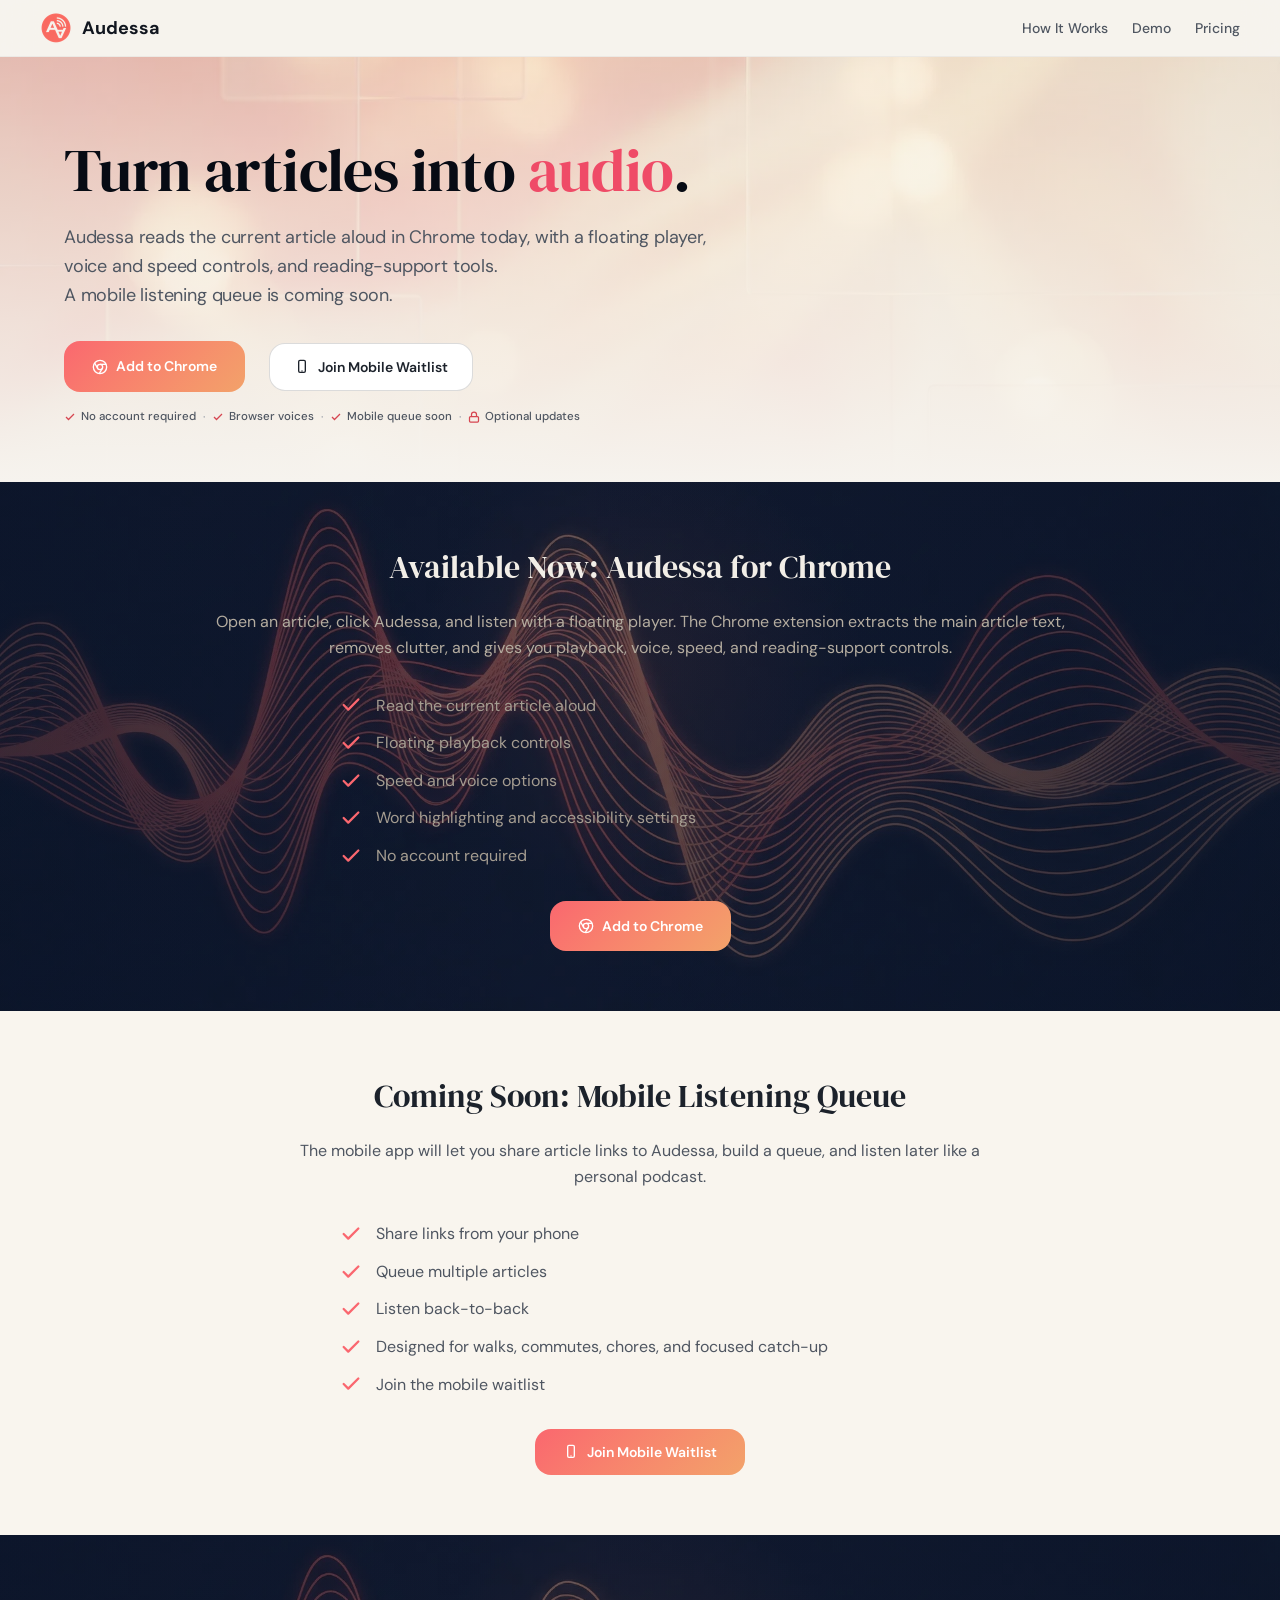
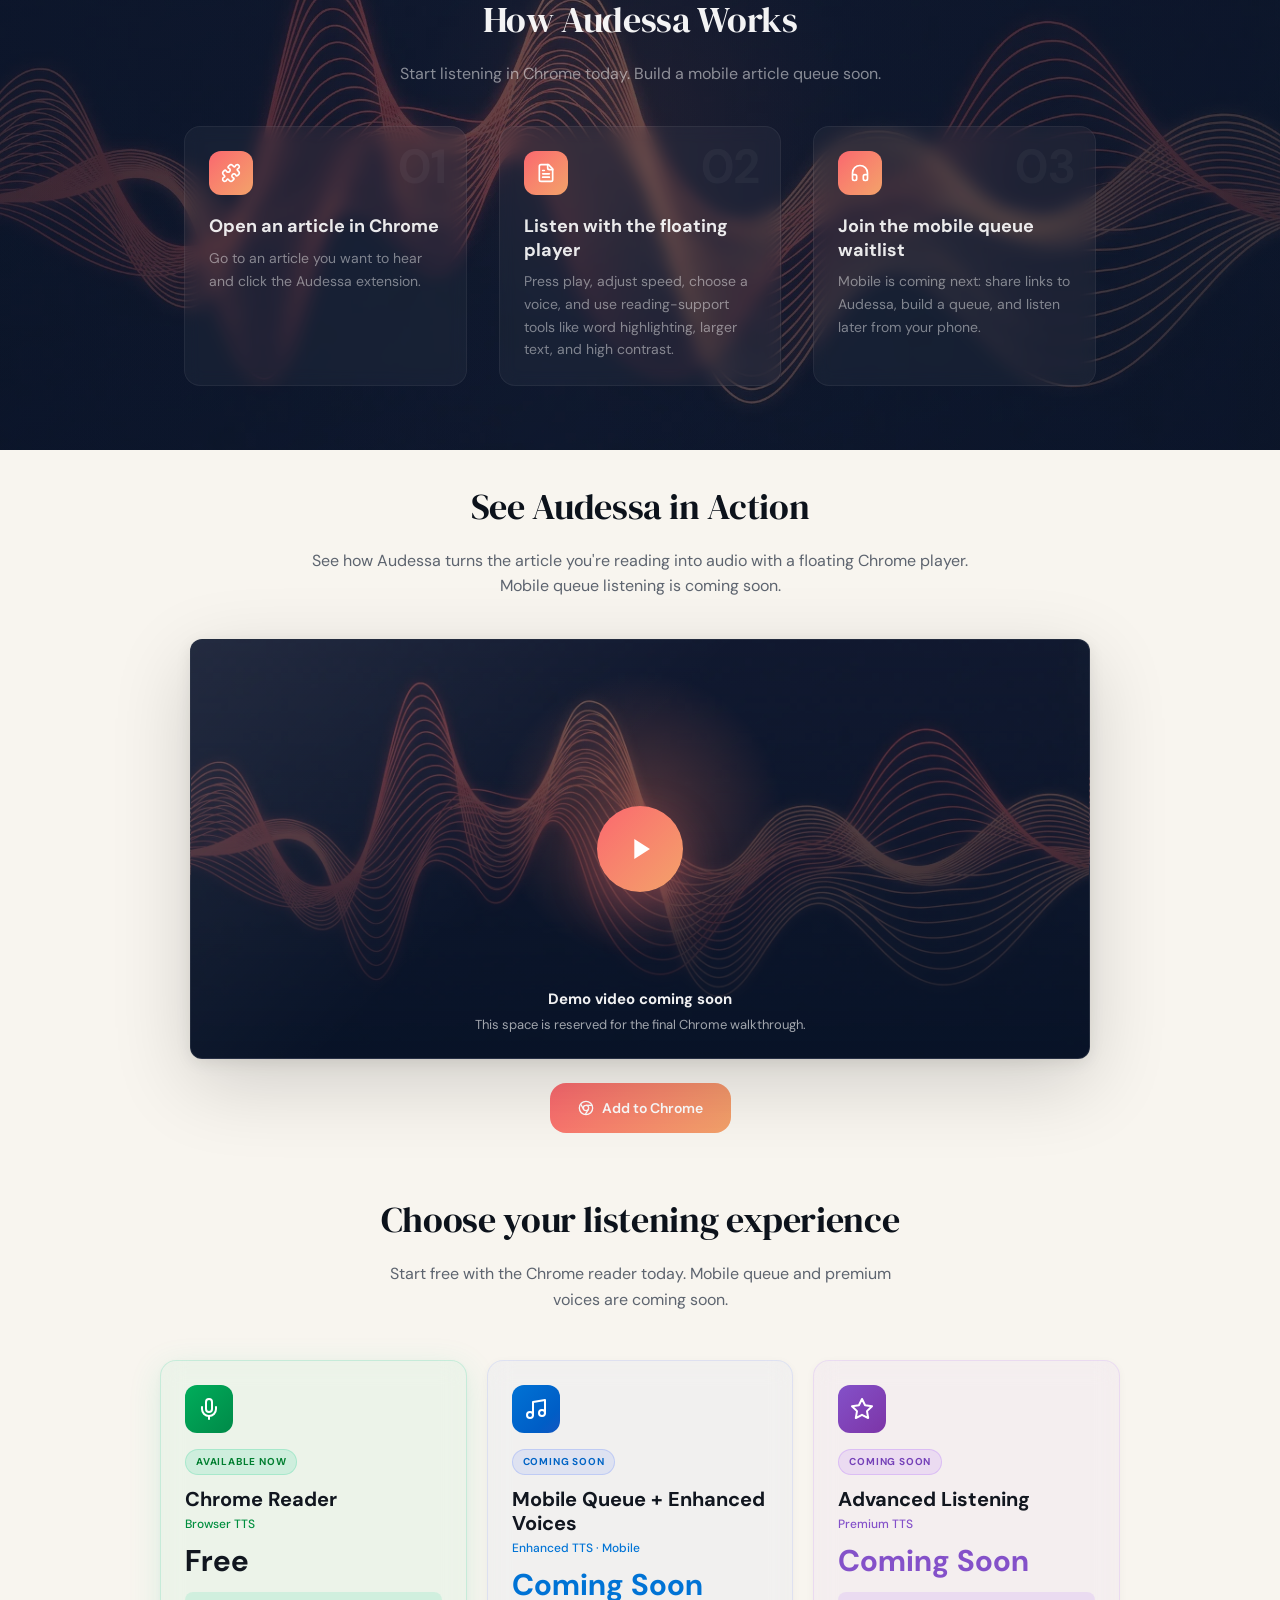
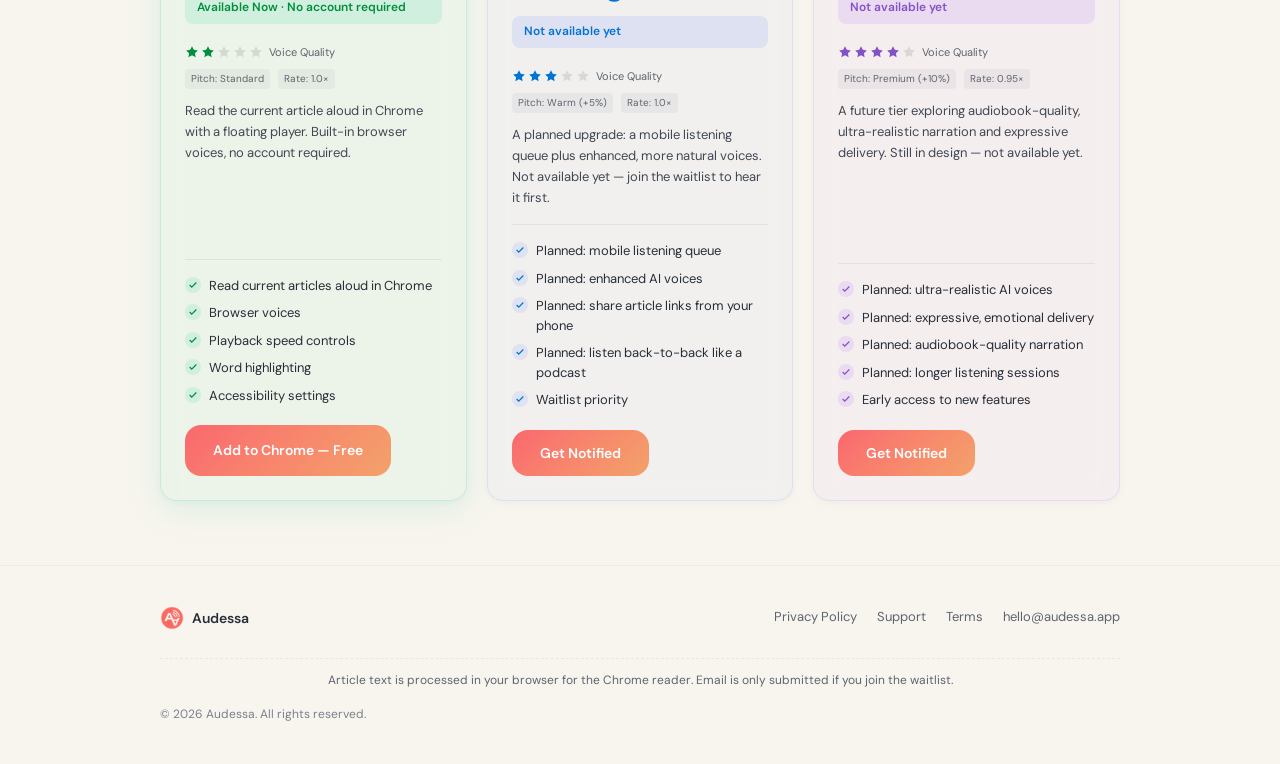
==== index.html @ 9540f4f1 "Initial Audessa landing page" ====
<!DOCTYPE html>
<html lang="en">
<head>
  <meta charset="UTF-8" />
  <meta name="viewport" content="width=device-width, initial-scale=1.0" />
  <title>Audessa — Turn articles into audio.</title>
  <meta name="description" content="Audessa reads the current article aloud in Chrome today, with a floating player and reading-support controls. A mobile listening queue is coming soon." />
  <link rel="icon" type="image/png" href="logo.png" />
  <link rel="preconnect" href="https://fonts.googleapis.com" />
  <link rel="preconnect" href="https://fonts.gstatic.com" crossorigin />
  <link href="https://fonts.googleapis.com/css2?family=DM+Serif+Display:ital@0;1&family=DM+Sans:ital,opsz,wght@0,9..40,300;0,9..40,400;0,9..40,500;0,9..40,600;0,9..40,700;1,9..40,400&family=Source+Serif+4:ital,opsz,wght@0,8..60,300;0,8..60,400;0,8..60,600;1,8..60,400&display=swap" rel="stylesheet" />
  <link rel="stylesheet" href="styles.css?v=20260517e" />
</head>
<body>

  <!-- ══ NAV ══════════════════════════════════════════════════════ -->
  <nav id="navbar">
    <div class="nav-inner">
      <div class="nav-brand-group">
        <img src="logo.png" alt="Audessa" class="nav-logo" />
        <span class="nav-brand-name">Audessa</span>
      </div>
      <div class="nav-links">
        <a href="#how-it-works">How It Works</a>
        <a href="#demo">Demo</a>
        <a href="#pricing">Pricing</a>
      </div>
    </div>
  </nav>

  <!-- ══ HERO ══════════════════════════════════════════════════════ -->
  <section class="hero" id="top">
    <!-- Warm bokeh background image -->
    <div class="hero-bg"></div>
    <div class="hero-content-wrap">
      <div class="hero-content">
        <!-- Headline -->
        <h1 class="hero-h1 reveal">
          Turn articles into <span class="text-coral">audio</span>.
        </h1>

        <!-- Description -->
        <p class="hero-desc reveal">
          Audessa reads the current article aloud in Chrome today, with a floating player,<br>
          voice and speed controls, and reading-support tools.<br>
          A mobile listening queue is coming soon.
        </p>

        <!-- CTA buttons -->
        <div class="hero-cta reveal">
          <a href="https://chromewebstore.google.com" target="_blank" rel="noopener" class="btn-primary">
            <svg xmlns="http://www.w3.org/2000/svg" width="16" height="16" viewBox="0 0 24 24" fill="none" stroke="currentColor" stroke-width="2"><circle cx="12" cy="12" r="10"/><circle cx="12" cy="12" r="4"/><line x1="21.17" y1="8" x2="12" y2="8"/><line x1="3.95" y1="6.06" x2="8.54" y2="14"/><line x1="10.88" y1="21.94" x2="15.46" y2="14"/></svg>
            Add to Chrome
          </a>
          <button class="btn-secondary" onclick="openModal('mobile-waitlist')">
            <svg xmlns="http://www.w3.org/2000/svg" width="16" height="16" viewBox="0 0 24 24" fill="none" stroke="currentColor" stroke-width="2" stroke-linecap="round" stroke-linejoin="round" style="color: oklch(0.25 0.02 260);"><rect width="10" height="18" x="7" y="2" rx="2" ry="2"/><path d="M12 18h.01"/></svg>
            Join Mobile Waitlist
          </button>
        </div>

        <!-- Trust bar -->
        <div class="hero-trust reveal">
          <span class="hero-trust-item">
            <svg width="12" height="12" viewBox="0 0 24 24" fill="none" stroke="currentColor" stroke-width="2.5"><path d="M20 6 9 17l-5-5"/></svg>
            No account required
          </span>
          <span class="hero-trust-sep">·</span>
          <span class="hero-trust-item">
            <svg width="12" height="12" viewBox="0 0 24 24" fill="none" stroke="currentColor" stroke-width="2.5"><path d="M20 6 9 17l-5-5"/></svg>
            Browser voices
          </span>
          <span class="hero-trust-sep">·</span>
          <span class="hero-trust-item">
            <svg width="12" height="12" viewBox="0 0 24 24" fill="none" stroke="currentColor" stroke-width="2.5"><path d="M20 6 9 17l-5-5"/></svg>
            Mobile queue soon
          </span>
          <span class="hero-trust-sep">·</span>
          <span class="hero-trust-item">
            <svg width="12" height="12" viewBox="0 0 24 24" fill="none" stroke="currentColor" stroke-width="2.5"><rect width="18" height="11" x="3" y="11" rx="2"/><path d="M7 11V7a5 5 0 0 1 10 0v4"/></svg>
            Optional updates
          </span>
        </div>

      </div>
    </div>
  </section>

  <!-- ══ AVAILABLE NOW: CHROME ════════════════════════════════ -->
  <section class="available-now">
    <div class="available-now-inner">
      <div class="available-now-content">
        <h2 class="available-now-h2 reveal">Available Now: Audessa for Chrome</h2>
        <p class="available-now-desc reveal">
          Open an article, click Audessa, and listen with a floating player. The Chrome extension extracts the main article text,
          removes clutter, and gives you playback, voice, speed, and reading-support controls.
        </p>
        <div class="available-now-features reveal">
          <div class="feature-item">
            <svg width="20" height="20" viewBox="0 0 24 24" fill="none" stroke="currentColor" stroke-width="2" stroke-linecap="round" stroke-linejoin="round"><path d="M20 6 9 17l-5-5"/></svg>
            <span>Read the current article aloud</span>
          </div>
          <div class="feature-item">
            <svg width="20" height="20" viewBox="0 0 24 24" fill="none" stroke="currentColor" stroke-width="2" stroke-linecap="round" stroke-linejoin="round"><path d="M20 6 9 17l-5-5"/></svg>
            <span>Floating playback controls</span>
          </div>
          <div class="feature-item">
            <svg width="20" height="20" viewBox="0 0 24 24" fill="none" stroke="currentColor" stroke-width="2" stroke-linecap="round" stroke-linejoin="round"><path d="M20 6 9 17l-5-5"/></svg>
            <span>Speed and voice options</span>
          </div>
          <div class="feature-item">
            <svg width="20" height="20" viewBox="0 0 24 24" fill="none" stroke="currentColor" stroke-width="2" stroke-linecap="round" stroke-linejoin="round"><path d="M20 6 9 17l-5-5"/></svg>
            <span>Word highlighting and accessibility settings</span>
          </div>
          <div class="feature-item">
            <svg width="20" height="20" viewBox="0 0 24 24" fill="none" stroke="currentColor" stroke-width="2" stroke-linecap="round" stroke-linejoin="round"><path d="M20 6 9 17l-5-5"/></svg>
            <span>No account required</span>
          </div>
        </div>
        <div class="available-now-cta reveal">
          <a href="https://chromewebstore.google.com" target="_blank" rel="noopener" class="btn-primary">
            <svg xmlns="http://www.w3.org/2000/svg" width="16" height="16" viewBox="0 0 24 24" fill="none" stroke="currentColor" stroke-width="2"><circle cx="12" cy="12" r="10"/><circle cx="12" cy="12" r="4"/><line x1="21.17" y1="8" x2="12" y2="8"/><line x1="3.95" y1="6.06" x2="8.54" y2="14"/><line x1="10.88" y1="21.94" x2="15.46" y2="14"/></svg>
            Add to Chrome
          </a>
        </div>
      </div>
    </div>
  </section>

  <!-- ══ COMING SOON: ANDROID ══════════════════════════════════ -->
  <section class="coming-soon">
    <div class="coming-soon-inner">
      <div class="coming-soon-content">
        <h2 class="coming-soon-h2 reveal">Coming Soon: Mobile Listening Queue</h2>
        <p class="coming-soon-desc reveal">
          The mobile app will let you share article links to Audessa, build a queue, and listen later like a personal podcast.
        </p>
        <div class="coming-soon-features reveal">
          <div class="feature-item">
            <svg width="20" height="20" viewBox="0 0 24 24" fill="none" stroke="currentColor" stroke-width="2" stroke-linecap="round" stroke-linejoin="round"><path d="M20 6 9 17l-5-5"/></svg>
            <span>Share links from your phone</span>
          </div>
          <div class="feature-item">
            <svg width="20" height="20" viewBox="0 0 24 24" fill="none" stroke="currentColor" stroke-width="2" stroke-linecap="round" stroke-linejoin="round"><path d="M20 6 9 17l-5-5"/></svg>
            <span>Queue multiple articles</span>
          </div>
          <div class="feature-item">
            <svg width="20" height="20" viewBox="0 0 24 24" fill="none" stroke="currentColor" stroke-width="2" stroke-linecap="round" stroke-linejoin="round"><path d="M20 6 9 17l-5-5"/></svg>
            <span>Listen back-to-back</span>
          </div>
          <div class="feature-item">
            <svg width="20" height="20" viewBox="0 0 24 24" fill="none" stroke="currentColor" stroke-width="2" stroke-linecap="round" stroke-linejoin="round"><path d="M20 6 9 17l-5-5"/></svg>
            <span>Designed for walks, commutes, chores, and focused catch-up</span>
          </div>
          <div class="feature-item">
            <svg width="20" height="20" viewBox="0 0 24 24" fill="none" stroke="currentColor" stroke-width="2" stroke-linecap="round" stroke-linejoin="round"><path d="M20 6 9 17l-5-5"/></svg>
            <span>Join the mobile waitlist</span>
          </div>
        </div>
        <div class="coming-soon-cta reveal">
          <button class="btn-primary" onclick="openModal('mobile-waitlist')">
            <svg xmlns="http://www.w3.org/2000/svg" width="16" height="16" viewBox="0 0 24 24" fill="none" stroke="currentColor" stroke-width="2" stroke-linecap="round" stroke-linejoin="round"><rect width="10" height="18" x="7" y="2" rx="2" ry="2"/><path d="M12 18h.01"/></svg>
            Join Mobile Waitlist
          </button>
        </div>
      </div>
    </div>
  </section>

  <!-- ══ HOW IT WORKS ══════════════════════════════════════════════ -->
  <section class="how" id="how-it-works">
    <!-- Sound wave background -->
    <div class="how-wave-bg"></div>
    <div class="how-inner">
      <!-- Heading -->
      <div class="how-heading">
        <h2 class="how-h2 reveal">How Audessa Works</h2>
        <p class="how-subtitle reveal">Start listening in Chrome today. Build a mobile article queue soon.</p>
      </div>
      <!-- Cards grid -->
      <div class="how-grid">

        <!-- Card 1 -->
        <div class="how-card reveal">
          <span class="how-card-num">01</span>
          <div class="how-card-icon">
            <!-- Puzzle piece (install extension) icon -->
            <svg xmlns="http://www.w3.org/2000/svg" width="20" height="20" viewBox="0 0 24 24" fill="none" stroke="currentColor" stroke-width="2" stroke-linecap="round" stroke-linejoin="round" class="icon-white"><path d="M19.439 7.85c-.049.322.059.648.289.878l1.568 1.568c.47.47.706 1.087.706 1.704s-.235 1.233-.706 1.704l-1.611 1.611a.98.98 0 0 1-.837.276c-.47-.07-.802-.48-.968-.925a2.501 2.501 0 1 0-3.214 3.214c.446.166.855.497.925.968a.979.979 0 0 1-.276.837l-1.61 1.61a2.404 2.404 0 0 1-1.705.707 2.402 2.402 0 0 1-1.704-.706l-1.568-1.568a1.026 1.026 0 0 0-.877-.29c-.493.074-.84.504-1.02.968a2.5 2.5 0 1 1-3.237-3.237c.464-.18.894-.527.967-1.02a1.026 1.026 0 0 0-.289-.877l-1.568-1.568A2.402 2.402 0 0 1 1.998 12c0-.617.236-1.234.706-1.704L4.23 8.77c.24-.24.581-.353.917-.303.515.077.877.528 1.073 1.01a2.5 2.5 0 1 0 3.259-3.259c-.482-.196-.933-.558-1.01-1.073-.05-.336.062-.676.303-.917l1.525-1.525A2.402 2.402 0 0 1 12 1.998c.617 0 1.234.236 1.704.706l1.568 1.568c.23.23.556.338.877.29.493-.074.84-.504 1.02-.968a2.5 2.5 0 1 1 3.237 3.237c-.464.18-.894.527-.967 1.02Z"></path></svg>
          </div>
          <h3 class="how-card-h3">Open an article in Chrome</h3>
          <p class="how-card-p">Go to an article you want to hear and click the Audessa extension.</p>
        </div>

        <!-- Card 2 -->
        <div class="how-card reveal">
          <span class="how-card-num">02</span>
          <div class="how-card-icon">
            <!-- File/document icon -->
            <svg xmlns="http://www.w3.org/2000/svg" width="20" height="20" viewBox="0 0 24 24" fill="none" stroke="currentColor" stroke-width="2" stroke-linecap="round" stroke-linejoin="round" class="icon-white"><path d="M15 2H6a2 2 0 0 0-2 2v16a2 2 0 0 0 2 2h12a2 2 0 0 0 2-2V7Z"></path><path d="M14 2v4a2 2 0 0 0 2 2h4"></path><path d="M10 9H8"></path><path d="M16 13H8"></path><path d="M16 17H8"></path></svg>
          </div>
          <h3 class="how-card-h3">Listen with the floating player</h3>
          <p class="how-card-p">Press play, adjust speed, choose a voice, and use reading-support tools like word highlighting, larger text, and high contrast.</p>
        </div>

        <!-- Card 3 -->
        <div class="how-card reveal">
          <span class="how-card-num">03</span>
          <div class="how-card-icon">
            <!-- Headphones icon -->
            <svg xmlns="http://www.w3.org/2000/svg" width="20" height="20" viewBox="0 0 24 24" fill="none" stroke="currentColor" stroke-width="2" stroke-linecap="round" stroke-linejoin="round" class="icon-white"><path d="M3 14h3a2 2 0 0 1 2 2v3a2 2 0 0 1-2 2H5a2 2 0 0 1-2-2v-7a9 9 0 0 1 18 0v7a2 2 0 0 1-2 2h-1a2 2 0 0 1-2-2v-3a2 2 0 0 1 2-2h3"></path></svg>
          </div>
          <h3 class="how-card-h3">Join the mobile queue waitlist</h3>
          <p class="how-card-p">Mobile is coming next: share links to Audessa, build a queue, and listen later from your phone.</p>
        </div>

      </div>
    </div>
  </section>

  <!-- ══ DEMO ══════════════════════════════════════════════════════ -->
  <section class="demo" id="demo">
    <div class="demo-inner">
      <div class="demo-heading">
        <h2 class="demo-h2 reveal">See Audessa in Action</h2>
        <p class="demo-subtitle reveal">
          See how Audessa turns the article you're reading into audio with a floating Chrome player.<br>
          Mobile queue listening is coming soon.
        </p>
      </div>

      <div class="demo-video-wrap reveal" aria-label="Audessa demo video placeholder">
        <div class="demo-video-frame">
          <div class="demo-video-glow"></div>
          <div class="demo-video-play" aria-hidden="true">
            <svg width="34" height="34" viewBox="0 0 24 24" fill="currentColor">
              <path d="M8 5v14l11-7z"></path>
            </svg>
          </div>
          <div class="demo-video-copy">
            <p class="demo-video-label">Demo video coming soon</p>
            <p class="demo-video-desc">This space is reserved for the final Chrome walkthrough.</p>
          </div>
        </div>
      </div>

      <!-- Browser Mockup with Article + Floating Audessa Player -->
      <div class="browser-wrap reveal">
        <div class="browser-mockup">
          <!-- Chrome bar -->
          <div class="browser-chrome">
            <div class="browser-dots">
              <div class="browser-dot dot-red"></div>
              <div class="browser-dot dot-yellow"></div>
              <div class="browser-dot dot-green"></div>
            </div>
            <div class="browser-bar">
              <svg width="10" height="10" viewBox="0 0 24 24" fill="none" stroke="currentColor" stroke-width="2.5"><rect width="18" height="11" x="3" y="11" rx="2"/><path d="M7 11V7a5 5 0 0 1 10 0v4"/></svg>
              theatlantic.com/article/the-quiet-art-of-listening
            </div>
          </div>

          <!-- Static article mockup with floating Audessa player -->
          <div class="demo-stage">
            <article class="demo-article">
              <p class="demo-article-kicker">FEATURE · 7 MIN READ</p>
              <h3 class="demo-article-title">The Quiet Art of Listening to What You're Reading</h3>
              <p class="demo-article-byline">By Elena Mara · May 6, 2026</p>
              <p class="demo-article-p">
                We tend to think of reading as a duty — a tab to close, a newsletter to clear,
                a paragraph to finish. But there is another way to relate to those words:
                not as text to be conquered, <span class="demo-article-hl">but as voices to be heard</span>.
                Audio lets the language slip past the eyes and into the ear, where
                attention bends differently.
              </p>
              <p class="demo-article-p">
                In the past year, a small group of readers has begun treating
                their browsers like radios. A long essay becomes a walk around the block.
                A research paper becomes the soundtrack to washing dishes. The article
                does not change; only the way it is met.
              </p>
              <p class="demo-article-p demo-article-p-muted">
                What follows is a quiet manual for that shift — part habit, part
                technology, part permission to slow down.
              </p>
            </article>

            <!-- Floating Audessa player overlay -->
            <div class="demo-player" role="group" aria-label="Audessa floating player">
              <div class="demo-player-head">
                <div class="demo-player-brand">
                  <span class="demo-player-logo">
                    <svg width="16" height="16" viewBox="0 0 24 24" fill="none" stroke="#fff" stroke-width="2.4" stroke-linecap="round" stroke-linejoin="round"><path d="M12 2a3 3 0 0 0-3 3v7a3 3 0 0 0 6 0V5a3 3 0 0 0-3-3Z"/><path d="M19 10v2a7 7 0 0 1-14 0v-2"/><line x1="12" x2="12" y1="19" y2="22"/></svg>
                  </span>
                  <div class="demo-player-meta">
                    <span class="demo-player-name">Audessa</span>
                    <span class="demo-player-status">Reading current article</span>
                  </div>
                </div>
                <span class="demo-player-live"><span class="demo-player-dot"></span>Live in Chrome</span>
              </div>

              <div class="demo-player-track">
                <div class="demo-player-progress"></div>
                <div class="demo-player-times">
                  <span>02:14</span>
                  <span>07:38</span>
                </div>
              </div>

              <div class="demo-player-controls">
                <button class="demo-pbtn" aria-label="Skip back" tabindex="-1" type="button">
                  <svg width="18" height="18" viewBox="0 0 24 24" fill="none" stroke="currentColor" stroke-width="2" stroke-linecap="round" stroke-linejoin="round"><polygon points="19 20 9 12 19 4 19 20"/><line x1="5" y1="19" x2="5" y2="5"/></svg>
                </button>
                <button class="demo-pbtn demo-pbtn-play" aria-label="Pause" tabindex="-1" type="button">
                  <svg width="22" height="22" viewBox="0 0 24 24" fill="currentColor"><rect x="6" y="4" width="4" height="16" rx="1"/><rect x="14" y="4" width="4" height="16" rx="1"/></svg>
                </button>
                <button class="demo-pbtn" aria-label="Skip forward" tabindex="-1" type="button">
                  <svg width="18" height="18" viewBox="0 0 24 24" fill="none" stroke="currentColor" stroke-width="2" stroke-linecap="round" stroke-linejoin="round"><polygon points="5 4 15 12 5 20 5 4"/><line x1="19" y1="5" x2="19" y2="19"/></svg>
                </button>

                <div class="demo-pchip">
                  <span class="demo-pchip-label">Speed</span>
                  <span class="demo-pchip-value">1.25×</span>
                </div>
                <div class="demo-pchip">
                  <span class="demo-pchip-label">Voice</span>
                  <span class="demo-pchip-value">Grace
                    <svg width="10" height="10" viewBox="0 0 24 24" fill="none" stroke="currentColor" stroke-width="2.5" stroke-linecap="round" stroke-linejoin="round"><polyline points="6 9 12 15 18 9"/></svg>
                  </span>
                </div>
              </div>
            </div>
          </div>
        </div>
      </div>

      <div class="demo-cta reveal">
        <a href="https://chromewebstore.google.com" target="_blank" rel="noopener" class="btn-primary">
          <svg xmlns="http://www.w3.org/2000/svg" width="16" height="16" viewBox="0 0 24 24" fill="none" stroke="currentColor" stroke-width="2"><circle cx="12" cy="12" r="10"/><circle cx="12" cy="12" r="4"/><line x1="21.17" y1="8" x2="12" y2="8"/><line x1="3.95" y1="6.06" x2="8.54" y2="14"/><line x1="10.88" y1="21.94" x2="15.46" y2="14"/></svg>
          Add to Chrome
        </a>
      </div>
    </div>
  </section>

    <!-- ══ PRICING ════════════════════════════════════════════════════ -->
  <section class="pricing" id="pricing">
    <div class="pricing-inner">
      <div class="pricing-heading">
        <h2 class="pricing-h2 reveal">Choose your listening experience</h2>
        <p class="pricing-subtitle reveal">Start free with the Chrome reader today. Mobile queue and premium voices are coming soon.</p>
      </div>
      <div class="pricing-grid">

        <!-- Basic -->
        <div class="pricing-card pricing-card-basic reveal">
          <div class="pricing-card-icon" style="background: linear-gradient(135deg, oklch(0.65 0.18 155), oklch(0.55 0.15 155));">
            <svg xmlns="http://www.w3.org/2000/svg" width="24" height="24" viewBox="0 0 24 24" fill="none" stroke="currentColor" stroke-width="2" stroke-linecap="round" stroke-linejoin="round" class="icon-white"><path d="M12 2a3 3 0 0 0-3 3v7a3 3 0 0 0 6 0V5a3 3 0 0 0-3-3Z"></path><path d="M19 10v2a7 7 0 0 1-14 0v-2"></path><line x1="12" x2="12" y1="19" y2="22"></line></svg>
          </div>
          <div class="pricing-card-label pricing-card-label-green">Available Now</div>
          <h3 class="pricing-card-name">Chrome Reader</h3>
          <p class="pricing-card-type" style="color: oklch(0.55 0.18 155);">Browser TTS</p>
          <div class="pricing-card-price">Free</div>
          <div class="pricing-card-tag" style="background: rgba(52,211,153,0.15); color: oklch(0.55 0.18 155);">Available Now · No account required</div>
          <div class="pricing-stars">
            <svg width="14" height="14" viewBox="0 0 24 24" fill="oklch(0.55 0.18 155)" stroke="none"><polygon points="12 2 15.09 8.26 22 9.27 17 14.14 18.18 21.02 12 17.77 5.82 21.02 7 14.14 2 9.27 8.91 8.26 12 2"/></svg>
            <svg width="14" height="14" viewBox="0 0 24 24" fill="oklch(0.55 0.18 155)" stroke="none"><polygon points="12 2 15.09 8.26 22 9.27 17 14.14 18.18 21.02 12 17.77 5.82 21.02 7 14.14 2 9.27 8.91 8.26 12 2"/></svg>
            <svg width="14" height="14" viewBox="0 0 24 24" fill="rgba(0,0,0,0.1)" stroke="none"><polygon points="12 2 15.09 8.26 22 9.27 17 14.14 18.18 21.02 12 17.77 5.82 21.02 7 14.14 2 9.27 8.91 8.26 12 2"/></svg>
            <svg width="14" height="14" viewBox="0 0 24 24" fill="rgba(0,0,0,0.1)" stroke="none"><polygon points="12 2 15.09 8.26 22 9.27 17 14.14 18.18 21.02 12 17.77 5.82 21.02 7 14.14 2 9.27 8.91 8.26 12 2"/></svg>
            <svg width="14" height="14" viewBox="0 0 24 24" fill="rgba(0,0,0,0.1)" stroke="none"><polygon points="12 2 15.09 8.26 22 9.27 17 14.14 18.18 21.02 12 17.77 5.82 21.02 7 14.14 2 9.27 8.91 8.26 12 2"/></svg>
            <span class="pricing-quality-label">Voice Quality</span>
          </div>
          <div class="pricing-meta-row">
            <span class="pricing-meta-item">Pitch: Standard</span>
            <span class="pricing-meta-item">Rate: 1.0×</span>
          </div>
          <p class="pricing-card-desc">Read the current article aloud in Chrome with a floating player. Built-in browser voices, no account required.</p>
          <div class="pricing-divider"></div>
          <ul class="pricing-features">
            <li><span class="feat-check feat-check-green"><svg width="10" height="10" viewBox="0 0 24 24" fill="none" stroke="currentColor" stroke-width="3"><path d="M20 6 9 17l-5-5"/></svg></span>Read current articles aloud in Chrome</li>
            <li><span class="feat-check feat-check-green"><svg width="10" height="10" viewBox="0 0 24 24" fill="none" stroke="currentColor" stroke-width="3"><path d="M20 6 9 17l-5-5"/></svg></span>Browser voices</li>
            <li><span class="feat-check feat-check-green"><svg width="10" height="10" viewBox="0 0 24 24" fill="none" stroke="currentColor" stroke-width="3"><path d="M20 6 9 17l-5-5"/></svg></span>Playback speed controls</li>
            <li><span class="feat-check feat-check-green"><svg width="10" height="10" viewBox="0 0 24 24" fill="none" stroke="currentColor" stroke-width="3"><path d="M20 6 9 17l-5-5"/></svg></span>Word highlighting</li>
            <li><span class="feat-check feat-check-green"><svg width="10" height="10" viewBox="0 0 24 24" fill="none" stroke="currentColor" stroke-width="3"><path d="M20 6 9 17l-5-5"/></svg></span>Accessibility settings</li>
          </ul>
          <div class="pricing-cta">
            <a href="https://chrome.google.com/webstore" target="_blank" rel="noopener" class="btn-primary">Add to Chrome — Free</a>
          </div>
        </div>

        <!-- Standard -->
        <div class="pricing-card pricing-card-blue reveal">
          <div class="pricing-card-icon" style="background: linear-gradient(135deg, oklch(0.55 0.18 250), oklch(0.48 0.18 260));">
            <svg xmlns="http://www.w3.org/2000/svg" width="24" height="24" viewBox="0 0 24 24" fill="none" stroke="currentColor" stroke-width="2" stroke-linecap="round" stroke-linejoin="round" class="icon-white"><path d="M9 18V5l12-2v13"/><circle cx="6" cy="18" r="3"/><circle cx="18" cy="16" r="3"/></svg>
          </div>
          <div class="pricing-card-label pricing-card-label-blue">Coming Soon</div>
          <h3 class="pricing-card-name">Mobile Queue + Enhanced Voices</h3>
          <p class="pricing-card-type" style="color: oklch(0.55 0.18 250);">Enhanced TTS · Mobile</p>
          <div class="pricing-card-price" style="color: oklch(0.55 0.18 250);">Coming Soon</div>
          <div class="pricing-card-tag" style="background: rgba(80,120,255,0.12); color: oklch(0.55 0.18 250);">Not available yet</div>
          <div class="pricing-stars">
            <svg width="14" height="14" viewBox="0 0 24 24" fill="oklch(0.55 0.18 250)" stroke="none"><polygon points="12 2 15.09 8.26 22 9.27 17 14.14 18.18 21.02 12 17.77 5.82 21.02 7 14.14 2 9.27 8.91 8.26 12 2"/></svg>
            <svg width="14" height="14" viewBox="0 0 24 24" fill="oklch(0.55 0.18 250)" stroke="none"><polygon points="12 2 15.09 8.26 22 9.27 17 14.14 18.18 21.02 12 17.77 5.82 21.02 7 14.14 2 9.27 8.91 8.26 12 2"/></svg>
            <svg width="14" height="14" viewBox="0 0 24 24" fill="oklch(0.55 0.18 250)" stroke="none"><polygon points="12 2 15.09 8.26 22 9.27 17 14.14 18.18 21.02 12 17.77 5.82 21.02 7 14.14 2 9.27 8.91 8.26 12 2"/></svg>
            <svg width="14" height="14" viewBox="0 0 24 24" fill="rgba(0,0,0,0.1)" stroke="none"><polygon points="12 2 15.09 8.26 22 9.27 17 14.14 18.18 21.02 12 17.77 5.82 21.02 7 14.14 2 9.27 8.91 8.26 12 2"/></svg>
            <svg width="14" height="14" viewBox="0 0 24 24" fill="rgba(0,0,0,0.1)" stroke="none"><polygon points="12 2 15.09 8.26 22 9.27 17 14.14 18.18 21.02 12 17.77 5.82 21.02 7 14.14 2 9.27 8.91 8.26 12 2"/></svg>
            <span class="pricing-quality-label">Voice Quality</span>
          </div>
          <div class="pricing-meta-row">
            <span class="pricing-meta-item">Pitch: Warm (+5%)</span>
            <span class="pricing-meta-item">Rate: 1.0×</span>
          </div>
          <p class="pricing-card-desc">A planned upgrade: a mobile listening queue plus enhanced, more natural voices. Not available yet — join the waitlist to hear it first.</p>
          <div class="pricing-divider"></div>
          <ul class="pricing-features">
            <li><span class="feat-check feat-check-blue"><svg width="10" height="10" viewBox="0 0 24 24" fill="none" stroke="currentColor" stroke-width="3"><path d="M20 6 9 17l-5-5"/></svg></span>Planned: mobile listening queue</li>
            <li><span class="feat-check feat-check-blue"><svg width="10" height="10" viewBox="0 0 24 24" fill="none" stroke="currentColor" stroke-width="3"><path d="M20 6 9 17l-5-5"/></svg></span>Planned: enhanced AI voices</li>
            <li><span class="feat-check feat-check-blue"><svg width="10" height="10" viewBox="0 0 24 24" fill="none" stroke="currentColor" stroke-width="3"><path d="M20 6 9 17l-5-5"/></svg></span>Planned: share article links from your phone</li>
            <li><span class="feat-check feat-check-blue"><svg width="10" height="10" viewBox="0 0 24 24" fill="none" stroke="currentColor" stroke-width="3"><path d="M20 6 9 17l-5-5"/></svg></span>Planned: listen back-to-back like a podcast</li>
            <li><span class="feat-check feat-check-blue"><svg width="10" height="10" viewBox="0 0 24 24" fill="none" stroke="currentColor" stroke-width="3"><path d="M20 6 9 17l-5-5"/></svg></span>Waitlist priority</li>
          </ul>
          <div class="pricing-cta">
            <button class="btn-primary" onclick="openModal('upgrade')">Get Notified</button>
          </div>
        </div>

        <!-- Premium -->
        <div class="pricing-card pricing-card-purple reveal">
          <div class="pricing-card-icon" style="background: linear-gradient(135deg, oklch(0.55 0.18 300), oklch(0.48 0.18 310));">
            <svg xmlns="http://www.w3.org/2000/svg" width="24" height="24" viewBox="0 0 24 24" fill="none" stroke="currentColor" stroke-width="2" stroke-linecap="round" stroke-linejoin="round" class="icon-white"><polygon points="12 2 15.09 8.26 22 9.27 17 14.14 18.18 21.02 12 17.77 5.82 21.02 7 14.14 2 9.27 8.91 8.26 12 2"/></svg>
          </div>
          <div class="pricing-card-label pricing-card-label-purple">Coming Soon</div>
          <h3 class="pricing-card-name">Advanced Listening</h3>
          <p class="pricing-card-type" style="color: oklch(0.55 0.18 300);">Premium TTS</p>
          <div class="pricing-card-price" style="color: oklch(0.55 0.18 300);">Coming Soon</div>
          <div class="pricing-card-tag" style="background: rgba(160,80,255,0.12); color: oklch(0.55 0.18 300);">Not available yet</div>
          <div class="pricing-stars">
            <svg width="14" height="14" viewBox="0 0 24 24" fill="oklch(0.55 0.18 300)" stroke="none"><polygon points="12 2 15.09 8.26 22 9.27 17 14.14 18.18 21.02 12 17.77 5.82 21.02 7 14.14 2 9.27 8.91 8.26 12 2"/></svg>
            <svg width="14" height="14" viewBox="0 0 24 24" fill="oklch(0.55 0.18 300)" stroke="none"><polygon points="12 2 15.09 8.26 22 9.27 17 14.14 18.18 21.02 12 17.77 5.82 21.02 7 14.14 2 9.27 8.91 8.26 12 2"/></svg>
            <svg width="14" height="14" viewBox="0 0 24 24" fill="oklch(0.55 0.18 300)" stroke="none"><polygon points="12 2 15.09 8.26 22 9.27 17 14.14 18.18 21.02 12 17.77 5.82 21.02 7 14.14 2 9.27 8.91 8.26 12 2"/></svg>
            <svg width="14" height="14" viewBox="0 0 24 24" fill="oklch(0.55 0.18 300)" stroke="none"><polygon points="12 2 15.09 8.26 22 9.27 17 14.14 18.18 21.02 12 17.77 5.82 21.02 7 14.14 2 9.27 8.91 8.26 12 2"/></svg>
            <svg width="14" height="14" viewBox="0 0 24 24" fill="rgba(0,0,0,0.1)" stroke="none"><polygon points="12 2 15.09 8.26 22 9.27 17 14.14 18.18 21.02 12 17.77 5.82 21.02 7 14.14 2 9.27 8.91 8.26 12 2"/></svg>
            <span class="pricing-quality-label">Voice Quality</span>
          </div>
          <div class="pricing-meta-row">
            <span class="pricing-meta-item">Pitch: Premium (+10%)</span>
            <span class="pricing-meta-item">Rate: 0.95×</span>
          </div>
          <p class="pricing-card-desc">A future tier exploring audiobook-quality, ultra-realistic narration and expressive delivery. Still in design — not available yet.</p>
          <div class="pricing-divider"></div>
          <ul class="pricing-features">
            <li><span class="feat-check feat-check-purple"><svg width="10" height="10" viewBox="0 0 24 24" fill="none" stroke="currentColor" stroke-width="3"><path d="M20 6 9 17l-5-5"/></svg></span>Planned: ultra-realistic AI voices</li>
            <li><span class="feat-check feat-check-purple"><svg width="10" height="10" viewBox="0 0 24 24" fill="none" stroke="currentColor" stroke-width="3"><path d="M20 6 9 17l-5-5"/></svg></span>Planned: expressive, emotional delivery</li>
            <li><span class="feat-check feat-check-purple"><svg width="10" height="10" viewBox="0 0 24 24" fill="none" stroke="currentColor" stroke-width="3"><path d="M20 6 9 17l-5-5"/></svg></span>Planned: audiobook-quality narration</li>
            <li><span class="feat-check feat-check-purple"><svg width="10" height="10" viewBox="0 0 24 24" fill="none" stroke="currentColor" stroke-width="3"><path d="M20 6 9 17l-5-5"/></svg></span>Planned: longer listening sessions</li>
            <li><span class="feat-check feat-check-purple"><svg width="10" height="10" viewBox="0 0 24 24" fill="none" stroke="currentColor" stroke-width="3"><path d="M20 6 9 17l-5-5"/></svg></span>Early access to new features</li>
          </ul>
          <div class="pricing-cta">
            <button class="btn-primary" onclick="openModal('upgrade')">Get Notified</button>
          </div>
        </div>

      </div>
    </div>
  </section>

  <!-- ══ FOOTER ════════════════════════════════════════════════════ -->
  <footer class="footer">
    <div class="footer-inner">
      <a href="/" class="footer-brand">
        <img src="logo.png" alt="Audessa" class="footer-logo" />
        <span class="footer-brand-name">Audessa</span>
      </a>
      <div class="footer-links">
        <a href="privacy.html">Privacy Policy</a>
        <a href="support.html">Support</a>
        <a href="terms.html">Terms</a>
        <a href="mailto:hello@audessa.app">hello@audessa.app</a>
      </div>
      <p class="footer-privacy-note">Article text is processed in your browser for the Chrome reader. Email is only submitted if you join the waitlist.</p>
      <p class="footer-copy">&copy; 2026 Audessa. All rights reserved.</p>
    </div>
  </footer>

  <!-- ══ EMAIL MODAL ════════════════════════════════════════════════ -->
  <div class="modal-overlay" id="emailModalOverlay" role="dialog" aria-modal="true" aria-label="Hear It First">
    <div class="modal">
      <button class="modal-close" id="modalClose" aria-label="Close">&times;</button>
      <h3 class="modal-title" id="modalTitle">Hear It First</h3>
      <p class="modal-desc" id="modalDesc">Get early access to premium voices and new features. We'll only email you once.</p>
      <div class="modal-form" id="emailForm">
        <div class="modal-input-row">
          <input type="email" class="modal-input" id="emailInput" placeholder="you@example.com" autocomplete="email" />
          <button class="btn-primary modal-submit" id="emailSubmit">Notify Me</button>
        </div>
        <p class="modal-error" id="emailError" style="display:none;"></p>
      </div>
      <p class="modal-disclaimer">No spam, ever. Unsubscribe anytime.</p>
      <div class="modal-success" id="emailSuccess">
        <div class="modal-success-icon">&#10003;</div>
        <p id="emailSuccessMsg">You're on the list! We'll be in touch.</p>
        <button class="btn-primary modal-done" id="modalDone">Done</button>
      </div>
    </div>
  </div>

  
  <script src="app.js"></script>
</body>
</html>
---- styles.css ----
/* ═══════════════════════════════════════════════════════════════
   Audessa — styles matching VoiceFloat prototype exactly
   CSS values extracted directly from https://voicefloat-te7ayjd9.manus.space/
═══════════════════════════════════════════════════════════════ */

@import url('https://fonts.googleapis.com/css2?family=DM+Serif+Display:ital@0;1&family=DM+Sans:ital,opsz,wght@0,9..40,300;0,9..40,400;0,9..40,500;0,9..40,600;0,9..40,700;1,9..40,400&family=Source+Serif+4:ital,opsz,wght@0,8..60,300;0,8..60,400;0,8..60,600;1,8..60,400&display=swap');

/* ── Reset ─────────────────────────────────────────────────────── */
*, *::before, *::after { box-sizing: border-box; margin: 0; padding: 0; }

/* ── Root / tokens ─────────────────────────────────────────────── */
:root {
  --font-display: 'DM Serif Display', Georgia, serif;
  --font-ui:      'DM Sans', system-ui, sans-serif;
  --font-reading: 'Source Serif 4', Georgia, serif;

  /* Page background — exact from prototype */
  --page-bg:      oklch(0.97 0.008 80);

  /* Text — exact from prototype */
  --text-heading: oklch(0.15 0.02 260);
  --text-body:    oklch(0.2 0.02 260);
  --text-secondary: oklch(0.4 0.02 260);
  --text-subtle:  oklch(0.5 0.02 260);
  --text-muted:   oklch(0.45 0.02 260);

  /* Coral gradient — exact from prototype primary button */
  --coral-from:   oklch(0.65 0.2 15);
  --coral-to:     oklch(0.6 0.18 25);
  --coral-gradient: linear-gradient(135deg, oklch(0.7 0.18 20), oklch(0.78 0.12 55));

  /* Icon gradient — exact from prototype How It Works icons */
  --icon-gradient: linear-gradient(135deg, oklch(0.7 0.18 20), oklch(0.78 0.12 55));

  /* Dark section bg — exact from prototype How It Works / Pricing */
  --dark-bg:      oklch(0.2 0.04 260);

  /* Layout */
  --max-w-nav:    1200px;
  --max-w-section: 960px;
  --radius-card:  16px;
}

html { scroll-behavior: smooth; }

section[id] {
  scroll-margin-top: 56px;
}

body {
  font-family: var(--font-ui);
  background: var(--page-bg);
  color: var(--text-body);
  line-height: 1.6;
  -webkit-font-smoothing: antialiased;
  overflow-x: hidden;
}

/* ── Scroll-reveal ─────────────────────────────────────────────── */
.reveal {
  opacity: 1;
  transform: none;
  transition: opacity 0.6s cubic-bezier(.22,1,.36,1), transform 0.6s cubic-bezier(.22,1,.36,1);
}
.reveal.visible { opacity: 1; transform: none; }

/* ── Shared icon color ─────────────────────────────────────────── */
.icon-white { color: #fff; }

/* ── Text coral ────────────────────────────────────────────────── */
.text-coral { color: oklch(0.65 0.2 15); }

/* ════════════════════════════════════════════════════════════════
   NAV — exact from prototype: sticky, rgba(246,243,238,0.8),
   blur(16px) saturate(180%), border-bottom 1px rgba(0,0,0,0.04)
   padding 12px 24px, logo 32px, brand 18px/700, links 14px/500
════════════════════════════════════════════════════════════════ */
#navbar {
  position: sticky;
  top: 0;
  z-index: 40;
  padding: 12px 24px;
  background: rgba(246, 243, 238, 0.8);
  backdrop-filter: blur(16px) saturate(180%);
  -webkit-backdrop-filter: blur(16px) saturate(180%);
  border-bottom: 1px solid rgba(0, 0, 0, 0.04);
}
.nav-inner {
  max-width: var(--max-w-nav);
  margin: 0 auto;
  display: flex;
  align-items: center;
  justify-content: space-between;
}
.nav-brand-group {
  display: flex;
  align-items: center;
  gap: 10px;
  text-decoration: none;
}
.nav-logo {
  width: 32px;
  height: 32px;
  object-fit: contain;
  flex-shrink: 0;
}
.nav-brand-name {
  font-family: var(--font-ui);
  font-size: 18px;
  font-weight: 700;
  color: oklch(0.2 0.02 260);
  white-space: nowrap;
}
.nav-links {
  display: flex;
  align-items: center;
  gap: 24px;
}
.nav-links a {
  font-family: var(--font-ui);
  font-size: 14px;
  font-weight: 500;
  color: oklch(0.45 0.02 260);
  text-decoration: none;
  transition: color 0.15s;
  white-space: nowrap;
}
.nav-links a:hover { color: oklch(0.2 0.02 260); }

/* ════════════════════════════════════════════════════════════════
   HERO — exact from prototype:
   section: relative overflow-hidden, transparent bg
   bg image: absolute inset-0, cover, center
   content: max-w-[1200px] mx-auto px-6 pt-20 pb-24 (80px 24px 96px)
   pill: rgba(255,255,255,0.6) blur(8px) border rgba(0,0,0,0.06) rounded-full 6px 12px
   h1: DM Serif Display 60px/66px weight 400 color oklch(0.15 0.02 260) left
   desc: 20px oklch(0.4 0.02 260) max-w 560px mb 32px left
   primary btn: coral gradient 14px/600 rounded-xl (16px) 14px 28px
   secondary btn: rgba(255,255,255,0.6) border rgba(0,0,0,0.08) 16px 14px/600 14px 24px
   stats: flex gap-32px mt-48px
════════════════════════════════════════════════════════════════ */
.hero {
  position: relative;
  overflow: hidden;
}
.hero-bg {
  position: absolute;
  inset: 0;
  background-image: url('hero-bg.webp');
  background-size: cover;
  background-position: center center;
  z-index: 0;
}
/* Exact prototype overlay: washes out saturation to soft muted peach */
.hero-bg::after {
  content: '';
  position: absolute;
  inset: 0;
  background: linear-gradient(
    rgba(246, 243, 238, 0.6) 0%,
    rgba(246, 243, 238, 0.85) 60%,
    rgb(246, 243, 238) 100%
  );
}
.hero-content-wrap {
  position: relative;
  z-index: 1;
  max-width: var(--max-w-nav);
  margin: 0 auto;
  padding: 80px 24px 56px;
}
.hero-content {
  max-width: 800px;
}

/* Hero pill — exact from prototype */
.hero-pill {
  display: inline-flex;
  align-items: center;
  gap: 8px;
  padding: 6px 12px;
  border-radius: 9999px;
  background: rgba(255, 255, 255, 0.6);
  backdrop-filter: blur(8px);
  -webkit-backdrop-filter: blur(8px);
  border: 1px solid rgba(0, 0, 0, 0.06);
  font-family: var(--font-ui);
  font-size: 13px;
  font-weight: 500;
  color: oklch(0.2 0.02 260);
  margin-bottom: 24px;
}

/* Hero h1 — exact from prototype */
.hero-h1 {
  font-family: var(--font-display);
  font-size: clamp(40px, 6vw, 60px);
  font-weight: 400;
  line-height: 1.1;
  color: oklch(0.15 0.02 260);
  text-align: left;
  margin-bottom: 20px;
  letter-spacing: -0.01em;
}

/* Hero description — exact from prototype */
.hero-desc {
  font-family: "DM Sans", sans-serif;
  font-size: 18px;
  font-weight: 400;
  line-height: 1.6;
  letter-spacing: -0.01em;
  color: oklch(0.45 0.02 260);
  margin-bottom: 32px;
  max-width: 800px; /* Increased to prevent Line 1 from wrapping */
  text-align: left;
}

/* Hero CTA row */
.hero-cta {
  display: flex;
  align-items: center;
  gap: 24px;
  flex-wrap: wrap;
  margin-bottom: 0;
}

/* Primary button — exact from prototype */
.btn-primary {
  display: inline-flex;
  align-items: center;
  gap: 8px;
  padding: 14px 28px;
  background: linear-gradient(135deg, oklch(0.7 0.18 20), oklch(0.78 0.12 55));
  color: #fff;
  font-family: var(--font-ui);
  font-size: 14px;
  font-weight: 600;
  border-radius: 16px;
  border: none;
  cursor: pointer;
  text-decoration: none;
  transition: transform 0.15s, box-shadow 0.15s, opacity 0.15s;
  white-space: nowrap;
}
.btn-primary:hover { transform: scale(1.02); opacity: 0.95; }
.btn-primary:active { transform: scale(0.97); }

/* Secondary button — exact from prototype */
.btn-secondary {
  display: inline-flex;
  align-items: center;
  gap: 8px;
  padding: 14px 24px;
  background: #ffffff;
  color: oklch(0.25 0.02 260);
  font-family: var(--font-ui);
  font-size: 14px;
  font-weight: 600;
  border-radius: 16px;
  border: 1.5px solid rgba(0, 0, 0, 0.14);
  cursor: pointer;
  text-decoration: none;
  transition: transform 0.15s, background 0.15s, border-color 0.15s;
  white-space: nowrap;
}
.btn-secondary:hover { transform: scale(1.02); background: oklch(0.97 0.01 80); border-color: rgba(0,0,0,0.22); }

/* Trust bar — below CTA buttons */
.hero-trust {
  display: flex;
  align-items: center;
  flex-wrap: wrap;
  gap: 6px 7px;
  margin-top: 16px;
}
.hero-trust-item {
  display: inline-flex;
  align-items: center;
  gap: 5px;
  font-family: var(--font-ui);
  font-size: 11.5px;
  font-weight: 500;
  color: oklch(0.45 0.02 260);
  white-space: nowrap;
}
.hero-trust-item svg {
  color: oklch(0.6 0.18 20);
  flex-shrink: 0;
}
.hero-trust-sep {
  font-size: 12px;
  color: oklch(0.65 0.02 260);
  line-height: 1;
}

/* Hero stats — exact from prototype: flex gap-32px mt-48px */
.hero-stats {
  display: flex;
  align-items: center;
  gap: 32px;
  margin-top: 48px;
}
.hero-stat-num {
  font-family: var(--font-ui);
  font-size: 24px;
  font-weight: 700;
  color: oklch(0.2 0.02 260);
  line-height: 1.1;
}
.hero-stat-label {
  font-family: var(--font-ui);
  font-size: 12px;
  font-weight: 400;
  color: oklch(0.5 0.02 260);
  margin-top: 2px;
}

/* ════════════════════════════════════════════════════════════════
   HOW IT WORKS — exact from prototype:
   bg: oklch(0.2 0.04 260), py-20 (80px 0)
   wave bg: absolute inset-0 opacity-20 cover center
   inner: max-w-[960px] mx-auto px-6
   heading: text-center mb-16 (64px)
   h2: DM Serif Display 36px/400 rgba(255,255,255,0.95) center mb-12px
   subtitle: 16px rgba(255,255,255,0.5) center max-w-md (448px)
   grid: grid-cols-3 gap-32px
   card: relative p-24px rounded-2xl rgba(255,255,255,0.04) border rgba(255,255,255,0.06) blur(8px)
   watermark: text-5xl (48px) absolute top-4 right-5 rgba(255,255,255,0.04)
   icon: 44px×44px rounded-xl icon-gradient mb-20px
   h3: DM Sans 18px/700 rgba(255,255,255,0.9) mb-8px
   p: 14px rgba(255,255,255,0.45) leading-relaxed
════════════════════════════════════════════════════════════════ */
.how {
  position: relative;
  background: oklch(0.2 0.04 260);
  padding: 56px 0 64px;
  overflow: hidden;
}
.how-wave-bg {
  position: absolute;
  inset: 0;
  background:
    radial-gradient(circle at 50% 36%, rgba(255, 127, 94, 0.16), transparent 31%),
    linear-gradient(90deg, rgba(7, 18, 38, 0.34), rgba(7, 18, 38, 0.08) 45%, rgba(7, 18, 38, 0.36)),
    url('sound-wave-pattern.webp');
  background-size: cover;
  background-position: center center;
  opacity: 0.56;
  z-index: 0;
}
.how::after {
  content: "";
  position: absolute;
  inset: 0;
  z-index: 0;
  background:
    linear-gradient(180deg, rgba(7, 18, 38, 0.16), rgba(7, 18, 38, 0.34)),
    linear-gradient(90deg, rgba(7, 18, 38, 0.24), transparent 42%, rgba(7, 18, 38, 0.24));
}
.how-inner {
  position: relative;
  z-index: 1;
  max-width: var(--max-w-section);
  margin: 0 auto;
  padding: 0 24px;
}
.how-heading {
  text-align: center;
  margin-bottom: 40px;
}
.how-h2 {
  font-family: var(--font-display);
  font-size: clamp(28px, 4vw, 36px);
  font-weight: 400;
  color: rgba(255, 255, 255, 0.95);
  text-align: center;
  margin-bottom: 12px;
  letter-spacing: -0.01em;
}
.how-subtitle {
  font-family: var(--font-ui);
  font-size: 16px;
  color: rgba(255, 255, 255, 0.5);
  text-align: center;
  max-width: 860px;
  margin: 0 auto;
  line-height: 1.6;
  white-space: nowrap;
}
.how-grid {
  display: grid;
  grid-template-columns: repeat(3, 1fr);
  gap: 32px;
}
.how-card {
  position: relative;
  padding: 24px;
  border-radius: var(--radius-card);
  background: rgba(255, 255, 255, 0.04);
  border: 1px solid rgba(255, 255, 255, 0.06);
  backdrop-filter: blur(8px);
  -webkit-backdrop-filter: blur(8px);
  transition: background 0.2s, transform 0.2s;
}
.how-card:hover {
  background: rgba(255, 255, 255, 0.07);
  transform: translateY(-3px);
}
/* Watermark number — exact from prototype: 48px absolute top-4 right-5 rgba(255,255,255,0.04) */
.how-card-num {
  position: absolute;
  top: 16px;
  right: 20px;
  font-family: var(--font-ui);
  font-size: 48px;
  font-weight: 700;
  color: rgba(255, 255, 255, 0.04);
  line-height: 1;
  pointer-events: none;
  user-select: none;
}
/* Icon badge — exact from prototype: 44px×44px rounded-xl icon-gradient mb-20px */
.how-card-icon {
  width: 44px;
  height: 44px;
  border-radius: 12px;
  background: linear-gradient(135deg, oklch(0.7 0.18 20), oklch(0.78 0.12 55));
  display: flex;
  align-items: center;
  justify-content: center;
  margin-bottom: 20px;
  flex-shrink: 0;
}
.how-card-h3 {
  font-family: var(--font-ui);
  font-size: 18px;
  font-weight: 700;
  color: rgba(255, 255, 255, 0.9);
  margin-bottom: 8px;
  line-height: 1.3;
}
.how-card-p {
  font-family: var(--font-ui);
  font-size: 14px;
  color: rgba(255, 255, 255, 0.45);
  line-height: 1.625;
}

/* ════════════════════════════════════════════════════════════════
   DEMO — light warm bg (inherits page-bg), py-16 (64px)
════════════════════════════════════════════════════════════════ */
.demo {
  padding: 28px 16px 40px;
  background: transparent;
}
.demo-inner {
  max-width: var(--max-w-section);
  margin: 0 auto;
}
.demo-heading {
  text-align: center;
  margin-bottom: 40px;
}
.demo-h2 {
  font-family: var(--font-display);
  font-size: clamp(28px, 4vw, 36px);
  font-weight: 400;
  color: oklch(0.18 0.02 260);
  text-align: center;
  margin-bottom: 12px;
  letter-spacing: -0.01em;
}
.demo-subtitle {
  font-family: var(--font-ui);
  font-size: 16px;
  color: oklch(0.5 0.02 260);
  text-align: center;
  max-width: 820px;
  margin: 0 auto;
  line-height: 1.6;
}
.demo-cta {
  text-align: center;
  margin-top: 24px;
}

.demo-video-wrap {
  width: min(80vw, 900px);
  margin: 0 auto;
}

.demo-video-frame {
  position: relative;
  min-height: 420px;
  border-radius: 12px;
  overflow: hidden;
  background:
    linear-gradient(180deg, rgba(7, 18, 38, 0.5), rgba(7, 18, 38, 0.94)),
    url("sound-wave-pattern.webp");
  background-size: cover;
  background-position: center;
  box-shadow: 0 24px 80px rgba(0,0,0,0.16), 0 4px 16px rgba(0,0,0,0.08);
  border: 1px solid rgba(255,255,255,0.1);
  display: flex;
  align-items: center;
  justify-content: center;
}

.demo-video-glow {
  position: absolute;
  inset: 0;
  background:
    radial-gradient(circle at 50% 42%, rgba(255, 127, 94, 0.28), transparent 28%),
    linear-gradient(135deg, rgba(255,255,255,0.08), transparent 42%);
}

.demo-video-play {
  position: relative;
  z-index: 1;
  width: 86px;
  height: 86px;
  border-radius: 50%;
  background: linear-gradient(135deg, oklch(0.7 0.18 20), oklch(0.78 0.12 55));
  color: #fff;
  display: flex;
  align-items: center;
  justify-content: center;
  box-shadow: 0 18px 46px rgba(255,107,107,0.34);
}

.demo-video-copy {
  position: absolute;
  z-index: 1;
  left: 24px;
  bottom: 22px;
  right: 24px;
  text-align: center;
}

.demo-video-label {
  font-family: var(--font-ui);
  font-size: 15px;
  font-weight: 700;
  color: rgba(255,255,255,0.94);
  margin-bottom: 4px;
}

.demo-video-desc {
  font-family: var(--font-ui);
  font-size: 13px;
  color: rgba(255,255,255,0.62);
}

/* Browser mockup */
.browser-wrap {
  width: min(80vw, 900px);
  margin: 0 auto;
  display: none;
}
/* Video placeholder inside browser mockup */
.video-placeholder {
  position: relative;
  width: 100%;
  height: 360px;
  background: linear-gradient(135deg, oklch(0.25 0.04 260), oklch(0.2 0.04 260));
  display: flex;
  align-items: center;
  justify-content: center;
}
.video-placeholder-bg {
  position: absolute;
  inset: 0;
  background: linear-gradient(135deg, rgba(255,107,107,0.05), rgba(255,180,100,0.05));
}
.video-placeholder-play {
  position: relative;
  z-index: 2;
  width: 80px;
  height: 80px;
  background: linear-gradient(135deg, oklch(0.7 0.18 20), oklch(0.78 0.12 55));
  border-radius: 50%;
  display: flex;
  align-items: center;
  justify-content: center;
  color: #fff;
  cursor: pointer;
  transition: transform 0.2s, box-shadow 0.2s;
}
.video-placeholder-play:hover {
  transform: scale(1.08);
  box-shadow: 0 8px 24px rgba(255,107,107,0.3);
}
.video-placeholder-text {
  position: absolute;
  bottom: 20px;
  left: 50%;
  transform: translateX(-50%);
  color: rgba(255,255,255,0.6);
  font-family: var(--font-ui);
  font-size: 12px;
  z-index: 2;
}

.browser-mockup {
  border-radius: 12px;
  overflow: hidden;
  box-shadow: 0 24px 80px rgba(0,0,0,0.16), 0 4px 16px rgba(0,0,0,0.08);
  border: 1px solid rgba(0,0,0,0.07);
  background: #fff;
  position: relative;
}
.browser-chrome {
  background: #f0f0f0;
  padding: 10px 14px;
  display: flex;
  align-items: center;
  gap: 10px;
  border-bottom: 1px solid #ddd;
}
.browser-dots {
  display: flex;
  gap: 6px;
  flex-shrink: 0;
}
.browser-dot {
  width: 11px;
  height: 11px;
  border-radius: 50%;
}
.dot-red    { background: #ff5f57; }
.dot-yellow { background: #febc2e; }
.dot-green  { background: #28c840; }
.browser-bar {
  flex: 1;
  background: rgba(255,255,255,0.9);
  border: 1px solid rgba(0,0,0,0.1);
  border-radius: 6px;
  padding: 4px 10px;
  font-family: var(--font-ui);
  font-size: 11px;
  color: #555;
  display: flex;
  align-items: center;
  gap: 5px;
  overflow: hidden;
  white-space: nowrap;
  text-overflow: ellipsis;
}
.browser-content {
  height: 480px;
  overflow-y: auto;
  position: relative;
  scroll-behavior: smooth;
}
.browser-content::-webkit-scrollbar { width: 6px; }
.browser-content::-webkit-scrollbar-track { background: #f5f5f5; }
.browser-content::-webkit-scrollbar-thumb { background: #ddd; border-radius: 3px; }

/* Mock article */
.mock-article {
  padding: 32px 40px 48px;
  font-family: var(--font-reading);
  max-width: 680px;
  margin: 0 auto;
}
.mock-tag {
  font-family: var(--font-ui);
  font-size: 11px;
  font-weight: 600;
  letter-spacing: 0.08em;
  text-transform: uppercase;
  color: oklch(0.55 0.18 20);
  background: rgba(255,107,107,0.08);
  border-radius: 9999px;
  padding: 4px 10px;
  display: inline-block;
  margin-bottom: 16px;
}
.mock-article h1 {
  font-family: var(--font-display);
  font-size: 26px;
  font-weight: 400;
  color: oklch(0.15 0.02 260);
  line-height: 1.2;
  margin-bottom: 10px;
  letter-spacing: -0.01em;
}
.mock-byline {
  font-family: var(--font-ui);
  font-size: 12px;
  color: oklch(0.55 0.02 260);
  margin-bottom: 24px;
  padding-bottom: 16px;
  border-bottom: 1px solid rgba(0,0,0,0.07);
}
.mock-article p {
  font-family: var(--font-reading);
  font-size: 15px;
  line-height: 1.75;
  color: oklch(0.25 0.01 260);
  margin-bottom: 18px;
  transition: background 0.2s;
  border-radius: 4px;
  padding: 2px 4px;
  margin-left: -4px;
}
.mock-article p.active-para {
  background: rgba(255, 107, 107, 0.06);
}

/* Word highlight */
.word-highlight {
  background: rgba(255, 107, 107, 0.25);
  border-radius: 2px;
  transition: background 0.1s;
}

/* Play hint */
.play-hint {
  position: absolute;
  bottom: 90px;
  right: 200px;
  background: rgba(0,0,0,0.7);
  color: #fff;
  font-family: var(--font-ui);
  font-size: 11px;
  font-weight: 500;
  padding: 6px 10px;
  border-radius: 6px;
  display: flex;
  align-items: center;
  gap: 5px;
  pointer-events: none;
  z-index: 10;
  transition: opacity 0.4s;
}
.play-hint::after {
  content: '';
  position: absolute;
  right: -6px;
  top: 50%;
  transform: translateY(-50%);
  border: 5px solid transparent;
  border-left-color: rgba(0,0,0,0.7);
  border-right: none;
}
.play-hint.hidden { opacity: 0; }

/* Audessa player widget */
.audessa-player {
  position: absolute;
  bottom: 14px;
  right: 14px;
  width: 188px;
  background: linear-gradient(160deg, oklch(0.22 0.04 260), oklch(0.18 0.04 260));
  border-radius: 12px;
  box-shadow: 0 8px 32px rgba(0,0,0,0.35), 0 2px 8px rgba(0,0,0,0.2);
  border: 1px solid rgba(255,255,255,0.08);
  overflow: hidden;
  z-index: 20;
}
.player-header {
  display: flex;
  align-items: center;
  justify-content: space-between;
  padding: 10px 12px 6px;
}
.player-brand {
  display: flex;
  align-items: center;
  gap: 5px;
}
.player-logo {
  width: 16px;
  height: 16px;
  border-radius: 3px;
  object-fit: contain;
}
.player-brand-name {
  font-family: var(--font-ui);
  font-size: 10px;
  font-weight: 700;
  letter-spacing: 0.06em;
  color: rgba(255,255,255,0.9);
}
.player-counter {
  font-family: var(--font-ui);
  font-size: 10px;
  color: rgba(255,255,255,0.3);
}
.player-title {
  padding: 0 12px 6px;
  font-family: var(--font-ui);
  font-size: 10px;
  font-weight: 500;
  color: rgba(255,255,255,0.5);
  white-space: nowrap;
  overflow: hidden;
  text-overflow: ellipsis;
}
.player-progress {
  padding: 0 12px 8px;
  display: flex;
  align-items: center;
  gap: 6px;
}
.progress-bar-track {
  flex: 1;
  height: 3px;
  background: rgba(255,255,255,0.1);
  border-radius: 2px;
  overflow: hidden;
}
.progress-bar-fill {
  height: 100%;
  background: var(--coral-gradient);
  border-radius: 2px;
  width: 0%;
  transition: width 0.3s linear;
}
.progress-time {
  font-family: var(--font-ui);
  font-size: 9px;
  color: rgba(255,255,255,0.35);
  min-width: 22px;
  text-align: right;
  font-variant-numeric: tabular-nums;
}
.player-controls {
  display: flex;
  align-items: center;
  justify-content: center;
  gap: 8px;
  padding: 2px 12px 8px;
}
.ctrl-btn {
  background: none;
  border: none;
  color: rgba(255,255,255,0.6);
  cursor: pointer;
  width: 28px;
  height: 28px;
  border-radius: 50%;
  display: flex;
  align-items: center;
  justify-content: center;
  transition: background 0.15s, color 0.15s, transform 0.1s;
  flex-shrink: 0;
}
.ctrl-btn:hover { background: rgba(255,255,255,0.1); color: #fff; transform: scale(1.1); }
.ctrl-btn:active { transform: scale(0.92); }
.ctrl-btn-play {
  width: 36px;
  height: 36px;
  background: var(--coral-gradient);
  color: #fff;
  box-shadow: 0 2px 10px rgba(255,107,107,0.4);
}
.ctrl-btn-play:hover { box-shadow: 0 4px 16px rgba(255,107,107,0.55); }
.player-footer {
  display: flex;
  align-items: center;
  justify-content: space-between;
  padding: 6px 10px 10px;
  border-top: 1px solid rgba(255,255,255,0.05);
  gap: 6px;
}
.voice-select-wrap { flex: 1; }
.voice-select {
  width: 100%;
  background: rgba(255,255,255,0.06);
  border: 1px solid rgba(255,255,255,0.1);
  border-radius: 5px;
  color: rgba(255,255,255,0.75);
  font-family: var(--font-ui);
  font-size: 10px;
  padding: 3px 5px;
  cursor: pointer;
  appearance: none;
  -webkit-appearance: none;
}
.voice-select option { background: #1a1f36; color: #fff; }
.voice-select:focus { outline: none; border-color: rgba(255,107,107,0.4); }
.speed-btn {
  background: rgba(255,255,255,0.06);
  border: 1px solid rgba(255,255,255,0.1);
  border-radius: 5px;
  color: rgba(255,255,255,0.75);
  font-family: ui-monospace, 'SFMono-Regular', monospace;
  font-size: 10px;
  padding: 3px 6px;
  cursor: pointer;
  transition: background 0.15s;
  white-space: nowrap;
  flex-shrink: 0;
}
.speed-btn:hover { background: rgba(255,255,255,0.12); color: #fff; }

/* ════════════════════════════════════════════════════════════════
   PRICING — exact from prototype:
   section: py-16 px-4 (64px 16px), transparent bg (warm cream)
   inner: max-w-[960px] mx-auto
   heading: text-center mb-12 (48px)
   h2: DM Serif Display 36px/400 oklch(0.18 0.02 260) center mb-12px
   subtitle: 16px oklch(0.5 0.02 260) center max-w-lg (512px) lh 1.6
   grid: grid-cols-3 gap-20px
   card: rounded-2xl p-24px cursor-pointer transition backdrop-filter blur(12px)
   card icon: 48px×48px rounded-xl mb-16px
   card name: DM Sans 20px/700 oklch(0.2 0.02 260) mb-4px
   card type: 12px/500 mb-12px
   price: 30px/700 mb-16px
   tag: 12px px-12px py-6px rounded-lg inline-block mb-20px font-weight 600
   stars: flex gap-1 mb-8px
   meta: 10px mb-8px
   desc: 14px oklch(0.4 0.02 260) lh 1.6 mb-16px
   divider: 1px rgba(0,0,0,0.06) mb-16px
   features li: 14px gap-8px
   feat-check: 16px×16px rounded-full flex items-center justify-center flex-shrink-0
   cta btn: w-full rounded-xl 12px 16px 14px/600
════════════════════════════════════════════════════════════════ */
.pricing {
  padding: 18px 16px 64px;
  background: transparent;
}
.pricing-inner {
  max-width: var(--max-w-section);
  margin: 0 auto;
}
.pricing-heading {
  text-align: center;
  margin-bottom: 48px;
}
.pricing-h2 {
  font-family: var(--font-display);
  font-size: clamp(28px, 4vw, 36px);
  font-weight: 400;
  color: oklch(0.18 0.02 260);
  text-align: center;
  margin-bottom: 12px;
  letter-spacing: -0.01em;
}
.pricing-subtitle {
  font-family: var(--font-ui);
  font-size: 16px;
  color: oklch(0.5 0.02 260);
  text-align: center;
  max-width: 512px;
  margin: 0 auto;
  line-height: 1.6;
}
.pricing-grid {
  display: grid;
  grid-template-columns: repeat(3, 1fr);
  gap: 20px;
}

/* Pricing card base */
.pricing-card {
  position: relative;
  border-radius: var(--radius-card);
  padding: 24px;
  cursor: pointer;
  transition: transform 0.2s, box-shadow 0.2s;
  backdrop-filter: blur(12px);
  -webkit-backdrop-filter: blur(12px);
  display: flex;
  flex-direction: column;
}
.pricing-card:hover { transform: translateY(-3px); }

/* Basic card — green tint */
.pricing-card-basic {
  background: rgba(52, 211, 153, 0.06);
  border: 1.5px solid rgba(52, 211, 153, 0.2);
  box-shadow: rgba(52, 211, 153, 0.15) 0px 8px 32px, rgba(0,0,0,0.04) 0px 2px 8px;
  transform: scale(1.02);
}
.pricing-card-basic:hover { transform: scale(1.02) translateY(-3px); }

/* Standard card — blue tint */
.pricing-card-blue {
  background: rgba(80, 120, 255, 0.04);
  border: 1px solid rgba(80, 120, 255, 0.12);
  box-shadow: rgba(0,0,0,0.04) 0px 2px 8px;
}

/* Premium card — purple tint */
.pricing-card-purple {
  background: rgba(160, 80, 255, 0.04);
  border: 1px solid rgba(160, 80, 255, 0.12);
  box-shadow: rgba(0,0,0,0.04) 0px 2px 8px;
}

/* Card icon */
.pricing-card-icon {
  width: 48px;
  height: 48px;
  border-radius: 12px;
  display: flex;
  align-items: center;
  justify-content: center;
  margin-bottom: 16px;
  flex-shrink: 0;
}

/* Card name */
.pricing-card-name {
  font-family: var(--font-ui);
  font-size: 20px;
  font-weight: 700;
  color: oklch(0.2 0.02 260);
  margin-bottom: 4px;
  line-height: 1.2;
}

/* Card type subtitle */
.pricing-card-type {
  font-family: var(--font-ui);
  font-size: 12px;
  font-weight: 500;
  margin-bottom: 12px;
}

/* Card price */
.pricing-card-price {
  font-family: var(--font-ui);
  font-size: 30px;
  font-weight: 700;
  color: oklch(0.2 0.02 260);
  margin-bottom: 16px;
  line-height: 1;
}

/* Card tag badge */
.pricing-card-tag {
  font-family: var(--font-ui);
  font-size: 12px;
  font-weight: 600;
  padding: 6px 12px;
  border-radius: 8px;
  display: inline-block;
  margin-bottom: 20px;
}

/* Stars row */
.pricing-stars {
  display: flex;
  align-items: center;
  gap: 2px;
  margin-bottom: 8px;
}
.pricing-quality-label {
  font-family: var(--font-ui);
  font-size: 11px;
  color: oklch(0.5 0.02 260);
  margin-left: 4px;
}

/* Meta row (Pitch / Rate) */
.pricing-meta-row {
  display: flex;
  gap: 8px;
  margin-bottom: 12px;
  flex-wrap: wrap;
}
.pricing-meta-item {
  font-family: var(--font-ui);
  font-size: 10px;
  color: oklch(0.5 0.02 260);
  background: rgba(0,0,0,0.04);
  border-radius: 4px;
  padding: 2px 6px;
}

/* Card description */
.pricing-card-desc {
  font-family: var(--font-ui);
  font-size: 13px;
  color: oklch(0.4 0.02 260);
  line-height: 1.6;
  margin-bottom: 16px;
  flex: 1;
}

/* Divider */
.pricing-divider {
  height: 1px;
  background: rgba(0,0,0,0.06);
  margin-bottom: 16px;
}

/* Features list */
.pricing-features {
  list-style: none;
  display: flex;
  flex-direction: column;
  gap: 8px;
  margin-bottom: 20px;
}
.pricing-features li {
  display: flex;
  align-items: flex-start;
  gap: 8px;
  font-family: var(--font-ui);
  font-size: 13px;
  color: oklch(0.3 0.02 260);
  line-height: 1.5;
}
.feat-check {
  width: 16px;
  height: 16px;
  border-radius: 50%;
  display: flex;
  align-items: center;
  justify-content: center;
  flex-shrink: 0;
  margin-top: 1px;
}
.feat-check-green  { background: rgba(52,211,153,0.15); color: oklch(0.55 0.18 155); }
.feat-check-blue   { background: rgba(80,120,255,0.12); color: oklch(0.55 0.18 250); }
.feat-check-purple { background: rgba(160,80,255,0.12); color: oklch(0.55 0.18 300); }

/* Pricing CTA */
.pricing-cta { margin-top: auto; }
.pricing-btn {
  display: flex;
  align-items: center;
  justify-content: center;
  width: 100%;
  padding: 12px 16px;
  border-radius: 12px;
  font-family: var(--font-ui);
  font-size: 14px;
  font-weight: 600;
  border: none;
  cursor: pointer;
  text-decoration: none;
  transition: transform 0.15s, opacity 0.15s;
}
.pricing-btn:hover { transform: scale(1.02); opacity: 0.92; }
.pricing-btn-green  { background: linear-gradient(135deg, oklch(0.65 0.18 155), oklch(0.55 0.15 155)); color: #fff; }
.pricing-btn-blue   { background: linear-gradient(135deg, oklch(0.55 0.18 250), oklch(0.48 0.18 260)); color: #fff; }
.pricing-btn-purple { background: linear-gradient(135deg, oklch(0.55 0.18 300), oklch(0.48 0.18 310)); color: #fff; }

/* ════════════════════════════════════════════════════════════════
   FOOTER — exact from prototype:
   py-10 px-6 (40px 24px), transparent bg
   border-top: 1px solid rgba(0,0,0,0.04)
   inner: max-w-[960px] mx-auto flex justify-between gap-4
   brand name: 14px/600 oklch(0.3 0.02 260)
   links: 14px oklch(0.5 0.02 260)
════════════════════════════════════════════════════════════════ */
.footer {
  padding: 40px 24px;
  background: transparent;
  border-top: 1px solid rgba(0, 0, 0, 0.04);
}
.footer-inner {
  max-width: var(--max-w-section);
  margin: 0 auto;
  display: flex;
  align-items: center;
  justify-content: space-between;
  gap: 16px;
  flex-wrap: wrap;
}
.footer-brand {
  display: flex;
  align-items: center;
  gap: 8px;
  text-decoration: none;
}
.footer-logo {
  width: 24px;
  height: 24px;
  object-fit: contain;
  border-radius: 4px;
}
.footer-brand-name {
  font-family: var(--font-ui);
  font-size: 14px;
  font-weight: 600;
  color: oklch(0.3 0.02 260);
}
.footer-links {
  display: flex;
  gap: 20px;
  flex-wrap: wrap;
  align-items: center;
}
.footer-links a {
  font-family: var(--font-ui);
  font-size: 13px;
  color: oklch(0.5 0.02 260);
  text-decoration: none;
  transition: color 0.15s;
}
.footer-links a:hover { color: oklch(0.2 0.02 260); }
.footer-copy {
  font-family: var(--font-ui);
  font-size: 12px;
  color: oklch(0.6 0.02 260);
}

/* ════════════════════════════════════════════════════════════════
   EMAIL MODAL
════════════════════════════════════════════════════════════════ */
.modal-overlay {
  position: fixed;
  inset: 0;
  background: rgba(0, 0, 0, 0.45);
  backdrop-filter: blur(4px);
  z-index: 1000;
  display: flex;
  align-items: center;
  justify-content: center;
  opacity: 0;
  pointer-events: none;
  transition: opacity 0.2s;
}
.modal-overlay.open { opacity: 1; pointer-events: all; }
.modal {
  background: #fff;
  border-radius: 20px;
  padding: 36px;
  max-width: 400px;
  width: calc(100% - 32px);
  box-shadow: 0 24px 64px rgba(0,0,0,0.18);
  position: relative;
}
.modal-close {
  position: absolute;
  top: 14px;
  right: 16px;
  background: none;
  border: none;
  cursor: pointer;
  font-size: 20px;
  line-height: 1;
  color: oklch(0.6 0.02 260);
  padding: 4px;
}
.modal-close:hover { color: oklch(0.2 0.02 260); }
.modal-title {
  font-family: var(--font-display);
  font-size: 22px;
  font-weight: 400;
  color: oklch(0.18 0.02 260);
  margin-bottom: 8px;
  line-height: 1.2;
}
.modal-desc {
  font-family: var(--font-ui);
  font-size: 14px;
  color: oklch(0.5 0.02 260);
  margin-bottom: 20px;
  line-height: 1.5;
}
.modal-input-row {
  display: flex;
  gap: 8px;
}
.modal-input {
  flex: 1;
  border: 1.5px solid rgba(0,0,0,0.12);
  border-radius: 9999px;
  padding: 10px 16px;
  font-family: var(--font-ui);
  font-size: 14px;
  outline: none;
  transition: border-color 0.15s;
}
.modal-input:focus { border-color: oklch(0.65 0.2 15); }
.modal-submit { flex-shrink: 0; }
.modal-error {
  font-size: 12px;
  color: oklch(0.55 0.2 15);
  margin-top: 6px;
  font-family: var(--font-ui);
}
.modal-done {
  margin-top: 12px;
  width: 100%;
  justify-content: center;
}
.modal-disclaimer {
  font-size: 11px;
  color: oklch(0.5 0.02 260);
  text-align: center;
  margin-top: 8px;
  font-family: var(--font-ui);
  line-height: 1.4;
}
.modal-success {
  display: none;
  text-align: center;
  padding: 12px 0;
}
.modal-success.show { display: block; }
.modal-success-icon {
  width: 44px;
  height: 44px;
  background: var(--coral-gradient);
  border-radius: 50%;
  display: flex;
  align-items: center;
  justify-content: center;
  margin: 0 auto 10px;
  color: #fff;
  font-size: 20px;
}

/* ════════════════════════════════════════════════════════════════
   LEGAL PAGES
════════════════════════════════════════════════════════════════ */
.legal-page {
  max-width: 720px;
  margin: 0 auto;
  padding: 48px 24px 80px;
}
.legal-page h1 {
  font-family: var(--font-display);
  font-size: 36px;
  font-weight: 400;
  color: oklch(0.18 0.02 260);
  margin-bottom: 6px;
}
.legal-date {
  font-family: var(--font-ui);
  font-size: 13px;
  color: oklch(0.55 0.02 260);
  margin-bottom: 40px;
}
.legal-page h2 {
  font-family: var(--font-ui);
  font-size: 18px;
  font-weight: 700;
  color: oklch(0.18 0.02 260);
  margin: 32px 0 10px;
}
.legal-page p, .legal-page li {
  font-family: var(--font-ui);
  font-size: 15px;
  line-height: 1.75;
  color: oklch(0.4 0.02 260);
  margin-bottom: 12px;
}
.legal-page ul { padding-left: 20px; }
.legal-page a { color: oklch(0.6 0.18 20); }

/* ════════════════════════════════════════════════════════════════
   RESPONSIVE
════════════════════════════════════════════════════════════════ */
@media (max-width: 900px) {
  .how-grid    { grid-template-columns: 1fr; max-width: 480px; margin: 0 auto; }
  .how-subtitle { white-space: normal; }
  .demo-video-wrap { width: 95vw; }
  .pricing-grid { grid-template-columns: 1fr; max-width: 480px; margin: 0 auto; }
  .pricing-card-basic { transform: none; }
  .pricing-card-basic:hover { transform: translateY(-3px); }
  .browser-wrap { width: 95vw; }
  .mock-article { padding: 24px 20px 36px; }
  .audessa-player { width: 172px; }
  .play-hint { right: 182px; bottom: 76px; }
}

@media (max-width: 640px) {
  .nav-links { display: none; }
  .hero-content-wrap { padding: 56px 20px 64px; }
  .hero-h1 { font-size: 34px; }
  .hero-desc {
  font-family: "DM Sans", sans-serif;
  font-size: 18px;
  font-weight: 400;
  line-height: 1.6;
  letter-spacing: -0.01em;
  color: oklch(0.45 0.02 260);
  margin-bottom: 32px;
  max-width: 800px; /* Increased to prevent Line 1 from wrapping */
  text-align: left;
}
  .hero-stats { gap: 20px; margin-top: 32px; }
  .browser-content { height: 360px; }
  .audessa-player { width: 160px; bottom: 10px; right: 10px; }
  .play-hint { display: none; }
  .footer-inner { flex-direction: column; text-align: center; }
  .footer-copy { text-align: center; }
  .mock-article { padding: 20px 16px 32px; }
  .mock-article h1 { font-size: 20px; }
  .demo-video-frame { min-height: 280px; }
  .demo-video-play {
    width: 68px;
    height: 68px;
  }
  .demo-video-desc { display: none; }
}

/* ══════════════════════════════════════════════════════════════
   AVAILABLE NOW & COMING SOON SECTIONS
═══════════════════════════════════════════════════════════════ */

.available-now {
  position: relative;
  overflow: hidden;
  background: oklch(0.2 0.04 260);
  padding: 60px 20px;
}

.available-now::before {
  content: "";
  position: absolute;
  inset: 0;
  background:
    radial-gradient(circle at 50% 36%, rgba(255, 127, 94, 0.16), transparent 31%),
    linear-gradient(90deg, rgba(7, 18, 38, 0.34), rgba(7, 18, 38, 0.08) 45%, rgba(7, 18, 38, 0.36)),
    url("sound-wave-pattern.webp");
  background-size: cover;
  background-position: center;
  opacity: 0.56;
}

.available-now::after {
  content: "";
  position: absolute;
  inset: 0;
  background:
    linear-gradient(180deg, rgba(7, 18, 38, 0.16), rgba(7, 18, 38, 0.34)),
    linear-gradient(90deg, rgba(7, 18, 38, 0.24), transparent 42%, rgba(7, 18, 38, 0.24));
}

.available-now-inner {
  position: relative;
  z-index: 1;
  max-width: 900px;
  margin: 0 auto;
}

.available-now-content {
  text-align: center;
}

.available-now-h2 {
  font-family: "DM Serif Display", serif;
  font-size: 32px;
  font-weight: 400;
  color: oklch(0.95 0.01 80);
  margin-bottom: 16px;
}

.available-now-desc {
  font-family: "DM Sans", sans-serif;
  font-size: 16px;
  font-weight: 400;
  line-height: 1.6;
  color: oklch(0.75 0.02 80);
  margin-bottom: 32px;
  max-width: 920px;
  margin-left: auto;
  margin-right: auto;
}

.available-now-features {
  display: flex;
  flex-direction: column;
  gap: 12px;
  margin-bottom: 32px;
  max-width: 600px;
  margin-left: auto;
  margin-right: auto;
}

.feature-item {
  display: flex;
  align-items: center;
  gap: 14px;
  font-family: "DM Sans", sans-serif;
  font-size: 16px;
  color: oklch(0.7 0.02 80);
}

.feature-item svg {
  flex-shrink: 0;
  width: 22px;
  height: 22px;
  color: oklch(0.7 0.18 20);
  stroke-width: 2.5;
}

.available-now-cta {
  margin-top: 32px;
}

/* Coming Soon Section */
.coming-soon {
  background: oklch(0.97 0.01 80);
  padding: 60px 20px;
}

.coming-soon-inner {
  max-width: 900px;
  margin: 0 auto;
}

.coming-soon-content {
  text-align: center;
}

.coming-soon-h2 {
  font-family: "DM Serif Display", serif;
  font-size: 32px;
  font-weight: 400;
  color: oklch(0.25 0.02 260);
  margin-bottom: 16px;
}

.coming-soon-desc {
  font-family: "DM Sans", sans-serif;
  font-size: 16px;
  font-weight: 400;
  line-height: 1.6;
  color: oklch(0.45 0.02 260);
  margin-bottom: 32px;
  max-width: 700px;
  margin-left: auto;
  margin-right: auto;
}

.coming-soon-features {
  display: flex;
  flex-direction: column;
  gap: 12px;
  margin-bottom: 32px;
  max-width: 600px;
  margin-left: auto;
  margin-right: auto;
}

.coming-soon-features .feature-item {
  color: oklch(0.45 0.02 260);
}

.coming-soon-features .feature-item svg {
  color: oklch(0.7 0.18 20);
}

.coming-soon-cta {
  margin-top: 32px;
}

/* Responsive */
@media (max-width: 768px) {
  .available-now-h2,
  .coming-soon-h2 {
    font-size: 24px;
  }

  .available-now-desc,
  .coming-soon-desc {
    font-size: 14px;
  }

  .available-now,
  .coming-soon {
    padding: 40px 20px;
  }
}


/* ══════════════════════════════════════════════════════════════
   DEMO MOCKUP — static article with floating Audessa player
═══════════════════════════════════════════════════════════════ */
.demo-stage {
  position: relative;
  background: #fafaf7;
  overflow: hidden;
}
.demo-article {
  padding: 36px 48px 96px;
  max-width: 720px;
  margin: 0 auto;
  font-family: var(--font-reading);
}
.demo-article-kicker {
  font-family: var(--font-ui);
  font-size: 11px;
  font-weight: 700;
  letter-spacing: 0.12em;
  color: oklch(0.6 0.18 20);
  margin-bottom: 14px;
  text-transform: uppercase;
}
.demo-article-title {
  font-family: var(--font-display);
  font-size: 28px;
  font-weight: 400;
  line-height: 1.2;
  color: oklch(0.15 0.02 260);
  margin-bottom: 10px;
  letter-spacing: -0.01em;
}
.demo-article-byline {
  font-family: var(--font-ui);
  font-size: 12px;
  color: oklch(0.55 0.02 260);
  margin-bottom: 20px;
  padding-bottom: 14px;
  border-bottom: 1px solid rgba(0,0,0,0.07);
}
.demo-article-p {
  font-family: var(--font-reading);
  font-size: 15px;
  line-height: 1.78;
  color: oklch(0.25 0.01 260);
  margin-bottom: 16px;
}
.demo-article-p-muted {
  color: oklch(0.5 0.02 260);
}
.demo-article-hl {
  background: linear-gradient(transparent 55%, rgba(255, 140, 90, 0.32) 55%);
  border-radius: 2px;
  padding: 0 2px;
  color: oklch(0.18 0.02 260);
  font-weight: 500;
}

/* Floating Audessa player overlay */
.demo-player {
  position: absolute;
  left: 50%;
  bottom: 22px;
  transform: translateX(-50%);
  width: min(560px, calc(100% - 32px));
  background: linear-gradient(160deg, oklch(0.22 0.04 260), oklch(0.16 0.04 260));
  border-radius: 16px;
  box-shadow: 0 18px 48px rgba(0,0,0,0.32), 0 4px 14px rgba(0,0,0,0.18);
  border: 1px solid rgba(255,255,255,0.08);
  padding: 14px 18px 14px;
  color: rgba(255,255,255,0.9);
  z-index: 5;
}
.demo-player-head {
  display: flex;
  align-items: center;
  justify-content: space-between;
  gap: 12px;
  margin-bottom: 10px;
}
.demo-player-brand {
  display: flex;
  align-items: center;
  gap: 10px;
}
.demo-player-logo {
  width: 28px;
  height: 28px;
  border-radius: 8px;
  background: linear-gradient(135deg, oklch(0.7 0.18 20), oklch(0.78 0.12 55));
  display: flex;
  align-items: center;
  justify-content: center;
  flex-shrink: 0;
}
.demo-player-meta {
  display: flex;
  flex-direction: column;
  line-height: 1.1;
}
.demo-player-name {
  font-family: var(--font-ui);
  font-size: 13px;
  font-weight: 700;
  color: rgba(255,255,255,0.95);
}
.demo-player-status {
  font-family: var(--font-ui);
  font-size: 11px;
  color: rgba(255,255,255,0.55);
  margin-top: 2px;
}
.demo-player-live {
  display: inline-flex;
  align-items: center;
  gap: 6px;
  font-family: var(--font-ui);
  font-size: 10px;
  font-weight: 600;
  letter-spacing: 0.06em;
  text-transform: uppercase;
  color: rgba(255,255,255,0.7);
  background: rgba(255,255,255,0.06);
  border: 1px solid rgba(255,255,255,0.08);
  border-radius: 9999px;
  padding: 4px 10px;
}
.demo-player-dot {
  width: 7px;
  height: 7px;
  border-radius: 50%;
  background: oklch(0.75 0.18 145);
  box-shadow: 0 0 0 3px rgba(80, 220, 150, 0.18);
}
.demo-player-track {
  margin-bottom: 12px;
}
.demo-player-progress {
  width: 100%;
  height: 4px;
  border-radius: 2px;
  background: rgba(255,255,255,0.08);
  position: relative;
  overflow: hidden;
}
.demo-player-progress::after {
  content: '';
  position: absolute;
  inset: 0 70% 0 0;
  background: linear-gradient(135deg, oklch(0.7 0.18 20), oklch(0.78 0.12 55));
  border-radius: 2px;
}
.demo-player-times {
  display: flex;
  justify-content: space-between;
  margin-top: 6px;
  font-family: ui-monospace, 'SFMono-Regular', monospace;
  font-size: 10px;
  color: rgba(255,255,255,0.45);
}
.demo-player-controls {
  display: flex;
  align-items: center;
  gap: 10px;
  flex-wrap: wrap;
}
.demo-pbtn {
  width: 32px;
  height: 32px;
  border-radius: 50%;
  background: rgba(255,255,255,0.06);
  border: 1px solid rgba(255,255,255,0.08);
  color: rgba(255,255,255,0.85);
  display: flex;
  align-items: center;
  justify-content: center;
  cursor: default;
  flex-shrink: 0;
}
.demo-pbtn-play {
  width: 40px;
  height: 40px;
  background: linear-gradient(135deg, oklch(0.7 0.18 20), oklch(0.78 0.12 55));
  border: none;
  color: #fff;
  box-shadow: 0 6px 18px rgba(255,107,107,0.32);
}
.demo-pchip {
  display: inline-flex;
  align-items: center;
  gap: 8px;
  font-family: var(--font-ui);
  font-size: 11px;
  color: rgba(255,255,255,0.75);
  background: rgba(255,255,255,0.06);
  border: 1px solid rgba(255,255,255,0.08);
  border-radius: 9999px;
  padding: 5px 12px;
  margin-left: auto;
}
.demo-pchip + .demo-pchip { margin-left: 0; }
.demo-pchip-label {
  color: rgba(255,255,255,0.5);
  font-size: 10px;
  letter-spacing: 0.04em;
  text-transform: uppercase;
}
.demo-pchip-value {
  font-weight: 600;
  color: rgba(255,255,255,0.95);
  display: inline-flex;
  align-items: center;
  gap: 4px;
}

/* Demo captions */
.demo-caption {
  font-family: var(--font-ui);
  font-size: 14px;
  color: oklch(0.4 0.02 260);
  text-align: center;
  margin-top: 24px;
  max-width: 640px;
  margin-left: auto;
  margin-right: auto;
  line-height: 1.6;
}
.demo-secondary-note {
  font-family: var(--font-ui);
  font-size: 13px;
  color: oklch(0.55 0.02 260);
  font-style: italic;
  text-align: center;
  margin-top: 6px;
  max-width: 640px;
  margin-left: auto;
  margin-right: auto;
  line-height: 1.5;
}

/* ══════════════════════════════════════════════════════════════
   PRICING CARD STATUS LABELS
═══════════════════════════════════════════════════════════════ */
.pricing-card-label {
  display: inline-block;
  font-family: var(--font-ui);
  font-size: 10px;
  font-weight: 700;
  letter-spacing: 0.08em;
  text-transform: uppercase;
  padding: 4px 10px;
  border-radius: 9999px;
  margin-bottom: 12px;
  align-self: flex-start;
}
.pricing-card-label-green {
  background: rgba(52, 211, 153, 0.16);
  color: oklch(0.5 0.18 155);
  border: 1px solid rgba(52, 211, 153, 0.25);
}
.pricing-card-label-blue {
  background: rgba(80, 120, 255, 0.12);
  color: oklch(0.5 0.18 250);
  border: 1px solid rgba(80, 120, 255, 0.22);
}
.pricing-card-label-purple {
  background: rgba(160, 80, 255, 0.12);
  color: oklch(0.5 0.18 300);
  border: 1px solid rgba(160, 80, 255, 0.22);
}

/* ══════════════════════════════════════════════════════════════
   FOOTER PRIVACY NOTE
═══════════════════════════════════════════════════════════════ */
.footer-privacy-note {
  width: 100%;
  font-family: var(--font-ui);
  font-size: 12px;
  color: oklch(0.5 0.02 260);
  line-height: 1.5;
  text-align: center;
  margin-top: 12px;
  padding-top: 12px;
  border-top: 1px dashed rgba(0, 0, 0, 0.06);
}

/* ── Demo mockup responsive ─────────────────────────────────────── */
@media (max-width: 720px) {
  .demo-article { padding: 28px 24px 160px; }
  .demo-article-title { font-size: 22px; }
  .demo-player {
    width: calc(100% - 24px);
    padding: 12px 14px;
  }
  .demo-player-controls { gap: 8px; }
  .demo-pchip { margin-left: 0; }
}
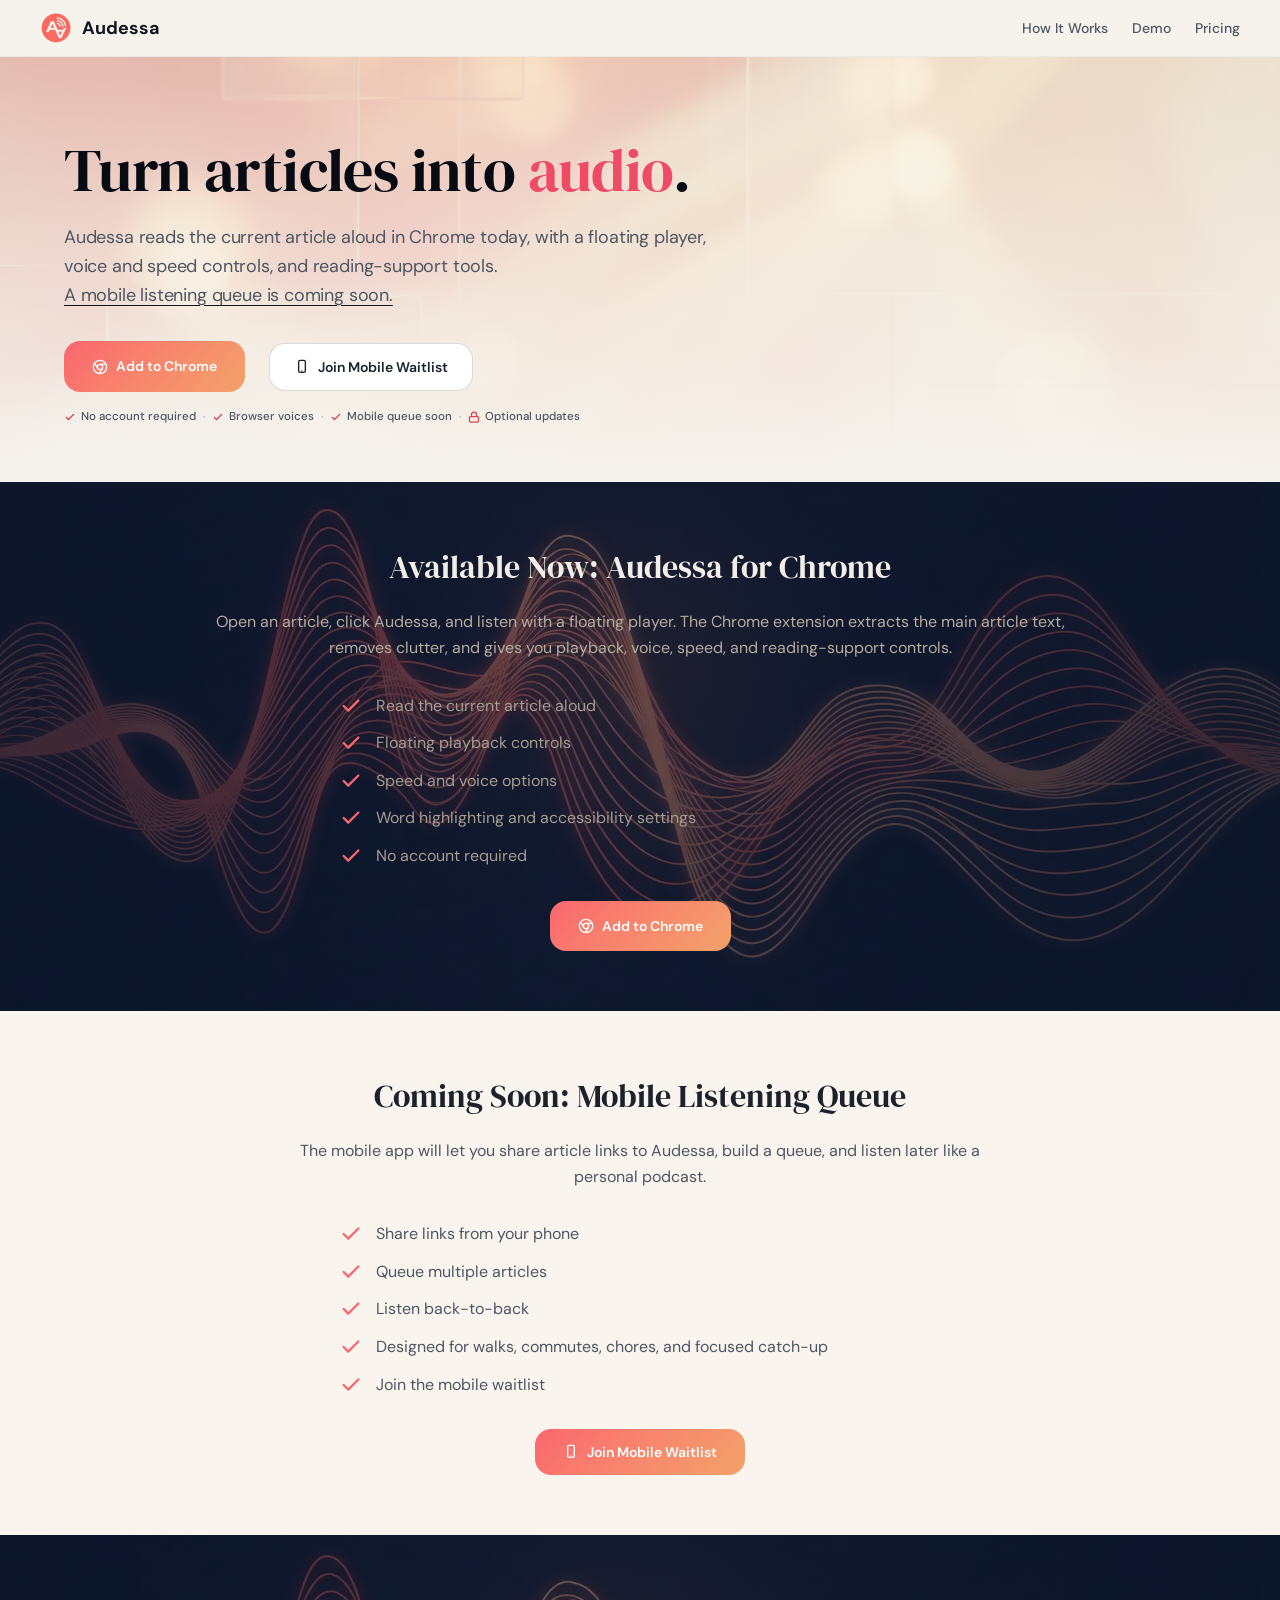
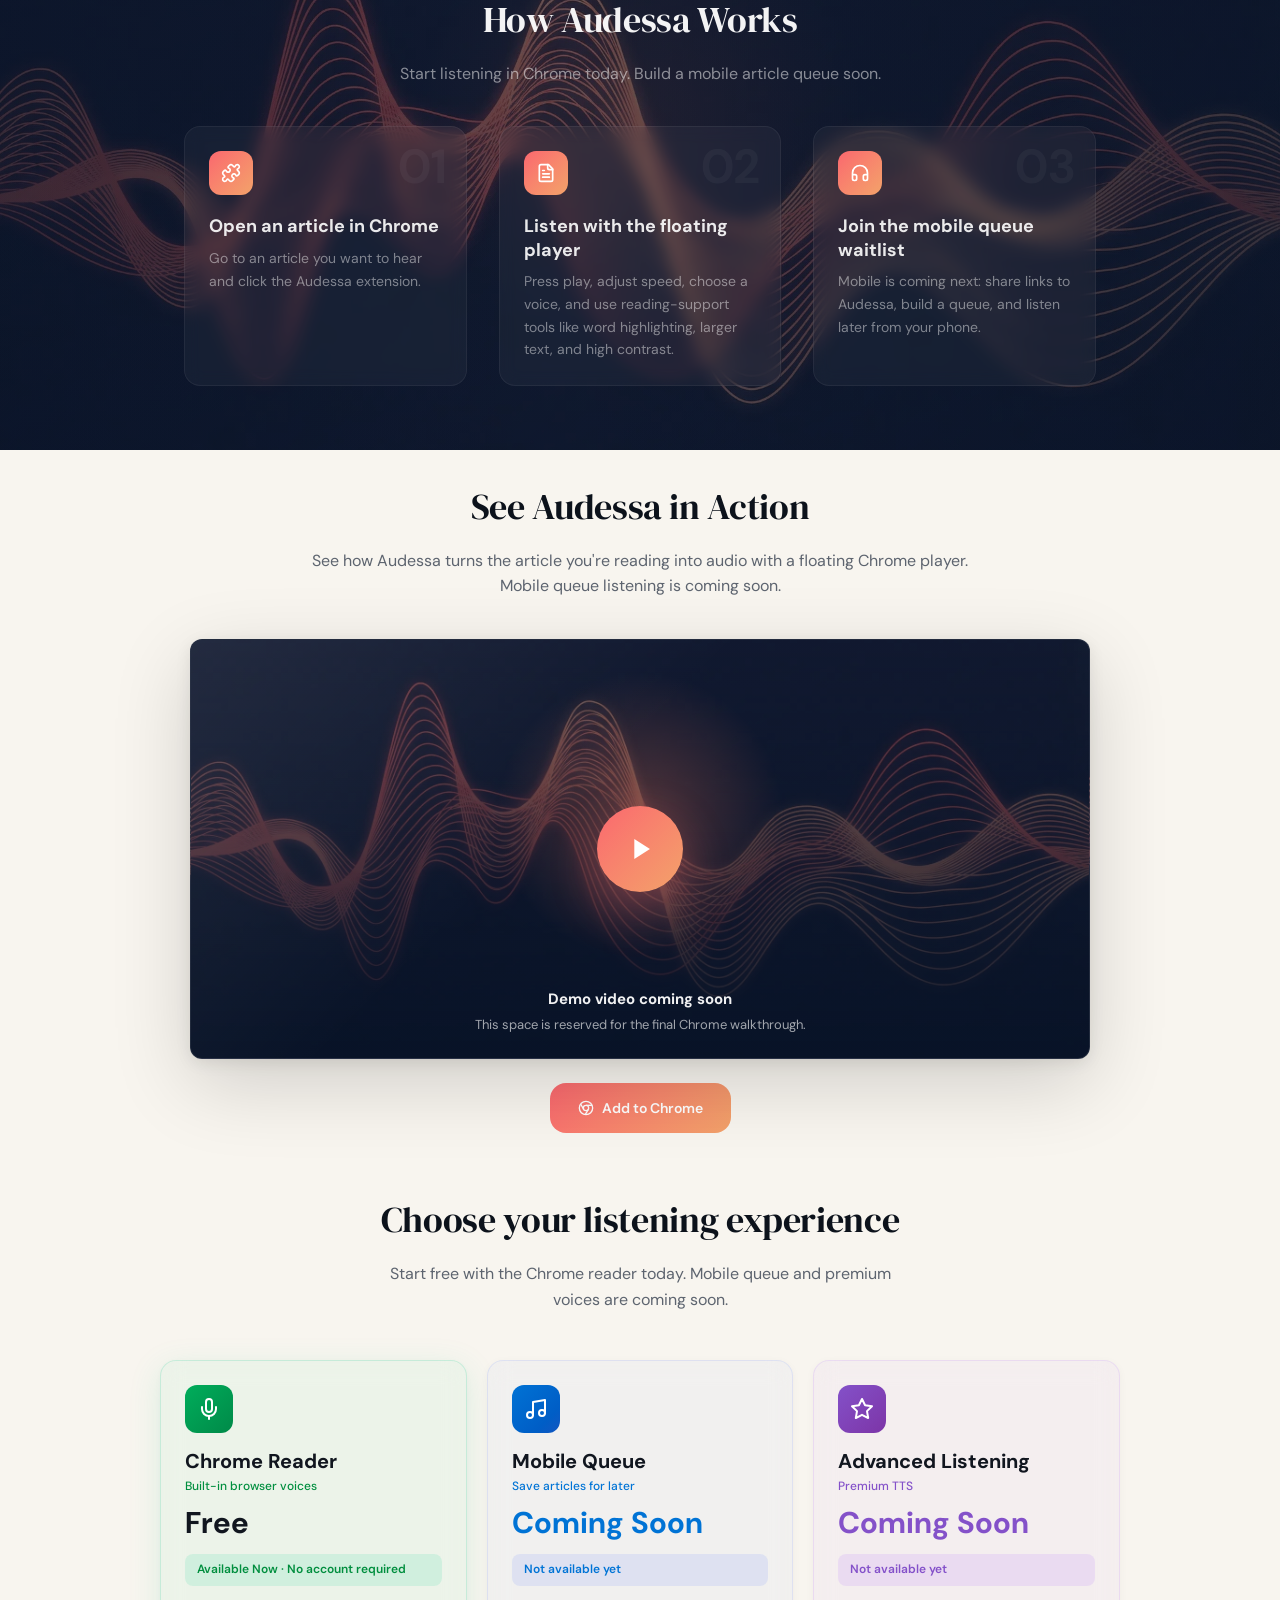
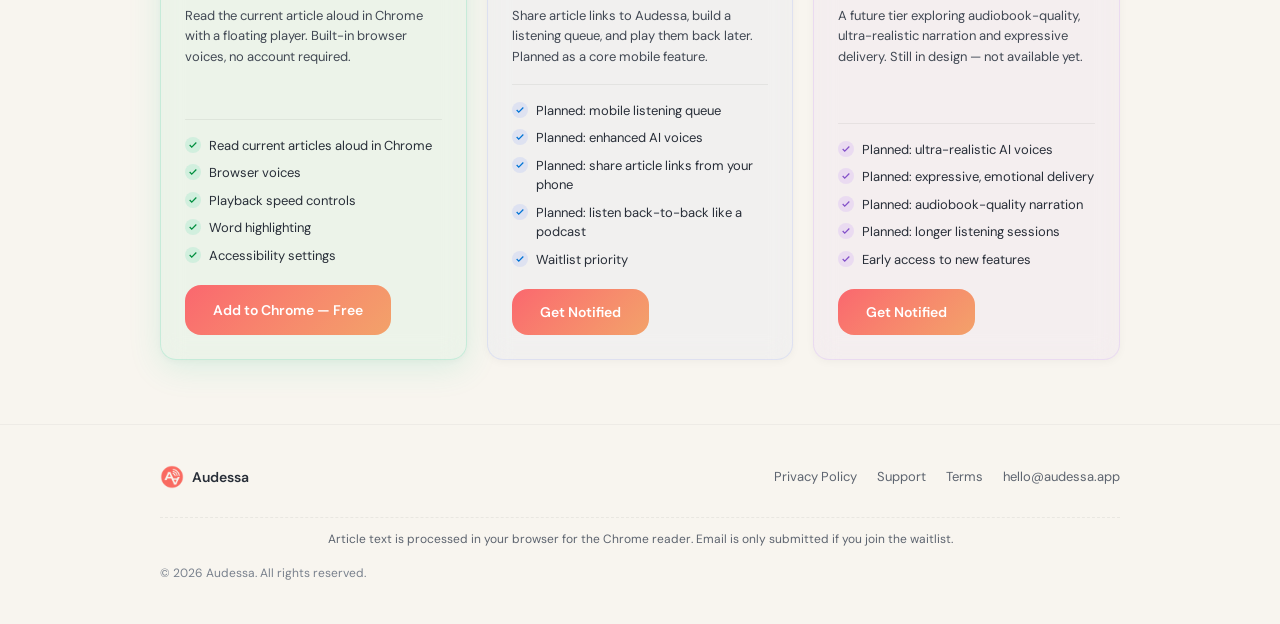
==== commit 48186302: "Update landing page pricing and waitlist copy" ====
--- a/index.html
+++ b/index.html
@@ -43,7 +43,7 @@
         <p class="hero-desc reveal">
           Audessa reads the current article aloud in Chrome today, with a floating player,<br>
           voice and speed controls, and reading-support tools.<br>
-          A mobile listening queue is coming soon.
+          <span class="hero-desc-callout">A mobile listening queue is coming soon.</span>
         </p>
 
         <!-- CTA buttons -->
@@ -356,23 +356,10 @@
           <div class="pricing-card-icon" style="background: linear-gradient(135deg, oklch(0.65 0.18 155), oklch(0.55 0.15 155));">
             <svg xmlns="http://www.w3.org/2000/svg" width="24" height="24" viewBox="0 0 24 24" fill="none" stroke="currentColor" stroke-width="2" stroke-linecap="round" stroke-linejoin="round" class="icon-white"><path d="M12 2a3 3 0 0 0-3 3v7a3 3 0 0 0 6 0V5a3 3 0 0 0-3-3Z"></path><path d="M19 10v2a7 7 0 0 1-14 0v-2"></path><line x1="12" x2="12" y1="19" y2="22"></line></svg>
           </div>
-          <div class="pricing-card-label pricing-card-label-green">Available Now</div>
           <h3 class="pricing-card-name">Chrome Reader</h3>
-          <p class="pricing-card-type" style="color: oklch(0.55 0.18 155);">Browser TTS</p>
+          <p class="pricing-card-type" style="color: oklch(0.55 0.18 155);">Built-in browser voices</p>
           <div class="pricing-card-price">Free</div>
           <div class="pricing-card-tag" style="background: rgba(52,211,153,0.15); color: oklch(0.55 0.18 155);">Available Now · No account required</div>
-          <div class="pricing-stars">
-            <svg width="14" height="14" viewBox="0 0 24 24" fill="oklch(0.55 0.18 155)" stroke="none"><polygon points="12 2 15.09 8.26 22 9.27 17 14.14 18.18 21.02 12 17.77 5.82 21.02 7 14.14 2 9.27 8.91 8.26 12 2"/></svg>
-            <svg width="14" height="14" viewBox="0 0 24 24" fill="oklch(0.55 0.18 155)" stroke="none"><polygon points="12 2 15.09 8.26 22 9.27 17 14.14 18.18 21.02 12 17.77 5.82 21.02 7 14.14 2 9.27 8.91 8.26 12 2"/></svg>
-            <svg width="14" height="14" viewBox="0 0 24 24" fill="rgba(0,0,0,0.1)" stroke="none"><polygon points="12 2 15.09 8.26 22 9.27 17 14.14 18.18 21.02 12 17.77 5.82 21.02 7 14.14 2 9.27 8.91 8.26 12 2"/></svg>
-            <svg width="14" height="14" viewBox="0 0 24 24" fill="rgba(0,0,0,0.1)" stroke="none"><polygon points="12 2 15.09 8.26 22 9.27 17 14.14 18.18 21.02 12 17.77 5.82 21.02 7 14.14 2 9.27 8.91 8.26 12 2"/></svg>
-            <svg width="14" height="14" viewBox="0 0 24 24" fill="rgba(0,0,0,0.1)" stroke="none"><polygon points="12 2 15.09 8.26 22 9.27 17 14.14 18.18 21.02 12 17.77 5.82 21.02 7 14.14 2 9.27 8.91 8.26 12 2"/></svg>
-            <span class="pricing-quality-label">Voice Quality</span>
-          </div>
-          <div class="pricing-meta-row">
-            <span class="pricing-meta-item">Pitch: Standard</span>
-            <span class="pricing-meta-item">Rate: 1.0×</span>
-          </div>
           <p class="pricing-card-desc">Read the current article aloud in Chrome with a floating player. Built-in browser voices, no account required.</p>
           <div class="pricing-divider"></div>
           <ul class="pricing-features">
@@ -392,24 +379,11 @@
           <div class="pricing-card-icon" style="background: linear-gradient(135deg, oklch(0.55 0.18 250), oklch(0.48 0.18 260));">
             <svg xmlns="http://www.w3.org/2000/svg" width="24" height="24" viewBox="0 0 24 24" fill="none" stroke="currentColor" stroke-width="2" stroke-linecap="round" stroke-linejoin="round" class="icon-white"><path d="M9 18V5l12-2v13"/><circle cx="6" cy="18" r="3"/><circle cx="18" cy="16" r="3"/></svg>
           </div>
-          <div class="pricing-card-label pricing-card-label-blue">Coming Soon</div>
-          <h3 class="pricing-card-name">Mobile Queue + Enhanced Voices</h3>
-          <p class="pricing-card-type" style="color: oklch(0.55 0.18 250);">Enhanced TTS · Mobile</p>
+          <h3 class="pricing-card-name">Mobile Queue</h3>
+          <p class="pricing-card-type" style="color: oklch(0.55 0.18 250);">Save articles for later</p>
           <div class="pricing-card-price" style="color: oklch(0.55 0.18 250);">Coming Soon</div>
           <div class="pricing-card-tag" style="background: rgba(80,120,255,0.12); color: oklch(0.55 0.18 250);">Not available yet</div>
-          <div class="pricing-stars">
-            <svg width="14" height="14" viewBox="0 0 24 24" fill="oklch(0.55 0.18 250)" stroke="none"><polygon points="12 2 15.09 8.26 22 9.27 17 14.14 18.18 21.02 12 17.77 5.82 21.02 7 14.14 2 9.27 8.91 8.26 12 2"/></svg>
-            <svg width="14" height="14" viewBox="0 0 24 24" fill="oklch(0.55 0.18 250)" stroke="none"><polygon points="12 2 15.09 8.26 22 9.27 17 14.14 18.18 21.02 12 17.77 5.82 21.02 7 14.14 2 9.27 8.91 8.26 12 2"/></svg>
-            <svg width="14" height="14" viewBox="0 0 24 24" fill="oklch(0.55 0.18 250)" stroke="none"><polygon points="12 2 15.09 8.26 22 9.27 17 14.14 18.18 21.02 12 17.77 5.82 21.02 7 14.14 2 9.27 8.91 8.26 12 2"/></svg>
-            <svg width="14" height="14" viewBox="0 0 24 24" fill="rgba(0,0,0,0.1)" stroke="none"><polygon points="12 2 15.09 8.26 22 9.27 17 14.14 18.18 21.02 12 17.77 5.82 21.02 7 14.14 2 9.27 8.91 8.26 12 2"/></svg>
-            <svg width="14" height="14" viewBox="0 0 24 24" fill="rgba(0,0,0,0.1)" stroke="none"><polygon points="12 2 15.09 8.26 22 9.27 17 14.14 18.18 21.02 12 17.77 5.82 21.02 7 14.14 2 9.27 8.91 8.26 12 2"/></svg>
-            <span class="pricing-quality-label">Voice Quality</span>
-          </div>
-          <div class="pricing-meta-row">
-            <span class="pricing-meta-item">Pitch: Warm (+5%)</span>
-            <span class="pricing-meta-item">Rate: 1.0×</span>
-          </div>
-          <p class="pricing-card-desc">A planned upgrade: a mobile listening queue plus enhanced, more natural voices. Not available yet — join the waitlist to hear it first.</p>
+          <p class="pricing-card-desc">Share article links to Audessa, build a listening queue, and play them back later. Planned as a core mobile feature.</p>
           <div class="pricing-divider"></div>
           <ul class="pricing-features">
             <li><span class="feat-check feat-check-blue"><svg width="10" height="10" viewBox="0 0 24 24" fill="none" stroke="currentColor" stroke-width="3"><path d="M20 6 9 17l-5-5"/></svg></span>Planned: mobile listening queue</li>
@@ -419,7 +393,7 @@
             <li><span class="feat-check feat-check-blue"><svg width="10" height="10" viewBox="0 0 24 24" fill="none" stroke="currentColor" stroke-width="3"><path d="M20 6 9 17l-5-5"/></svg></span>Waitlist priority</li>
           </ul>
           <div class="pricing-cta">
-            <button class="btn-primary" onclick="openModal('upgrade')">Get Notified</button>
+            <button class="btn-primary" onclick="openModal('mobile-waitlist')">Get Notified</button>
           </div>
         </div>
 
@@ -428,23 +402,10 @@
           <div class="pricing-card-icon" style="background: linear-gradient(135deg, oklch(0.55 0.18 300), oklch(0.48 0.18 310));">
             <svg xmlns="http://www.w3.org/2000/svg" width="24" height="24" viewBox="0 0 24 24" fill="none" stroke="currentColor" stroke-width="2" stroke-linecap="round" stroke-linejoin="round" class="icon-white"><polygon points="12 2 15.09 8.26 22 9.27 17 14.14 18.18 21.02 12 17.77 5.82 21.02 7 14.14 2 9.27 8.91 8.26 12 2"/></svg>
           </div>
-          <div class="pricing-card-label pricing-card-label-purple">Coming Soon</div>
           <h3 class="pricing-card-name">Advanced Listening</h3>
           <p class="pricing-card-type" style="color: oklch(0.55 0.18 300);">Premium TTS</p>
           <div class="pricing-card-price" style="color: oklch(0.55 0.18 300);">Coming Soon</div>
           <div class="pricing-card-tag" style="background: rgba(160,80,255,0.12); color: oklch(0.55 0.18 300);">Not available yet</div>
-          <div class="pricing-stars">
-            <svg width="14" height="14" viewBox="0 0 24 24" fill="oklch(0.55 0.18 300)" stroke="none"><polygon points="12 2 15.09 8.26 22 9.27 17 14.14 18.18 21.02 12 17.77 5.82 21.02 7 14.14 2 9.27 8.91 8.26 12 2"/></svg>
-            <svg width="14" height="14" viewBox="0 0 24 24" fill="oklch(0.55 0.18 300)" stroke="none"><polygon points="12 2 15.09 8.26 22 9.27 17 14.14 18.18 21.02 12 17.77 5.82 21.02 7 14.14 2 9.27 8.91 8.26 12 2"/></svg>
-            <svg width="14" height="14" viewBox="0 0 24 24" fill="oklch(0.55 0.18 300)" stroke="none"><polygon points="12 2 15.09 8.26 22 9.27 17 14.14 18.18 21.02 12 17.77 5.82 21.02 7 14.14 2 9.27 8.91 8.26 12 2"/></svg>
-            <svg width="14" height="14" viewBox="0 0 24 24" fill="oklch(0.55 0.18 300)" stroke="none"><polygon points="12 2 15.09 8.26 22 9.27 17 14.14 18.18 21.02 12 17.77 5.82 21.02 7 14.14 2 9.27 8.91 8.26 12 2"/></svg>
-            <svg width="14" height="14" viewBox="0 0 24 24" fill="rgba(0,0,0,0.1)" stroke="none"><polygon points="12 2 15.09 8.26 22 9.27 17 14.14 18.18 21.02 12 17.77 5.82 21.02 7 14.14 2 9.27 8.91 8.26 12 2"/></svg>
-            <span class="pricing-quality-label">Voice Quality</span>
-          </div>
-          <div class="pricing-meta-row">
-            <span class="pricing-meta-item">Pitch: Premium (+10%)</span>
-            <span class="pricing-meta-item">Rate: 0.95×</span>
-          </div>
           <p class="pricing-card-desc">A future tier exploring audiobook-quality, ultra-realistic narration and expressive delivery. Still in design — not available yet.</p>
           <div class="pricing-divider"></div>
           <ul class="pricing-features">
@@ -455,7 +416,7 @@
             <li><span class="feat-check feat-check-purple"><svg width="10" height="10" viewBox="0 0 24 24" fill="none" stroke="currentColor" stroke-width="3"><path d="M20 6 9 17l-5-5"/></svg></span>Early access to new features</li>
           </ul>
           <div class="pricing-cta">
-            <button class="btn-primary" onclick="openModal('upgrade')">Get Notified</button>
+            <button class="btn-primary" onclick="openModal('mobile-waitlist')">Get Notified</button>
           </div>
         </div>
 
@@ -482,11 +443,11 @@
   </footer>
 
   <!-- ══ EMAIL MODAL ════════════════════════════════════════════════ -->
-  <div class="modal-overlay" id="emailModalOverlay" role="dialog" aria-modal="true" aria-label="Hear It First">
+  <div class="modal-overlay" id="emailModalOverlay" role="dialog" aria-modal="true" aria-label="Join the Mobile Waitlist">
     <div class="modal">
       <button class="modal-close" id="modalClose" aria-label="Close">&times;</button>
-      <h3 class="modal-title" id="modalTitle">Hear It First</h3>
-      <p class="modal-desc" id="modalDesc">Get early access to premium voices and new features. We'll only email you once.</p>
+      <h3 class="modal-title" id="modalTitle">Join the Mobile Waitlist</h3>
+      <p class="modal-desc" id="modalDesc">Be first to know when Audessa for Android launches. We'll only email you once.</p>
       <div class="modal-form" id="emailForm">
         <div class="modal-input-row">
           <input type="email" class="modal-input" id="emailInput" placeholder="you@example.com" autocomplete="email" />
--- a/styles.css
+++ b/styles.css
@@ -214,6 +214,13 @@
   margin-bottom: 32px;
   max-width: 800px; /* Increased to prevent Line 1 from wrapping */
   text-align: left;
+}
+
+.hero-desc-callout {
+  text-decoration-line: underline;
+  text-decoration-color: oklch(0.2 0.02 260);
+  text-decoration-thickness: from-font;
+  text-underline-offset: 4px;
 }
 
 /* Hero CTA row */
@@ -1043,36 +1050,6 @@
   margin-bottom: 20px;
 }
 
-/* Stars row */
-.pricing-stars {
-  display: flex;
-  align-items: center;
-  gap: 2px;
-  margin-bottom: 8px;
-}
-.pricing-quality-label {
-  font-family: var(--font-ui);
-  font-size: 11px;
-  color: oklch(0.5 0.02 260);
-  margin-left: 4px;
-}
-
-/* Meta row (Pitch / Rate) */
-.pricing-meta-row {
-  display: flex;
-  gap: 8px;
-  margin-bottom: 12px;
-  flex-wrap: wrap;
-}
-.pricing-meta-item {
-  font-family: var(--font-ui);
-  font-size: 10px;
-  color: oklch(0.5 0.02 260);
-  background: rgba(0,0,0,0.04);
-  border-radius: 4px;
-  padding: 2px 6px;
-}
-
 /* Card description */
 .pricing-card-desc {
   font-family: var(--font-ui);
@@ -1472,19 +1449,25 @@
 
 .feature-item {
   display: flex;
-  align-items: center;
+  align-items: flex-start;
   gap: 14px;
   font-family: "DM Sans", sans-serif;
   font-size: 16px;
   color: oklch(0.7 0.02 80);
+  text-align: left;
 }
 
 .feature-item svg {
   flex-shrink: 0;
   width: 22px;
   height: 22px;
+  margin-top: 2px;
   color: oklch(0.7 0.18 20);
   stroke-width: 2.5;
+}
+
+.feature-item span {
+  display: block;
 }
 
 .available-now-cta {
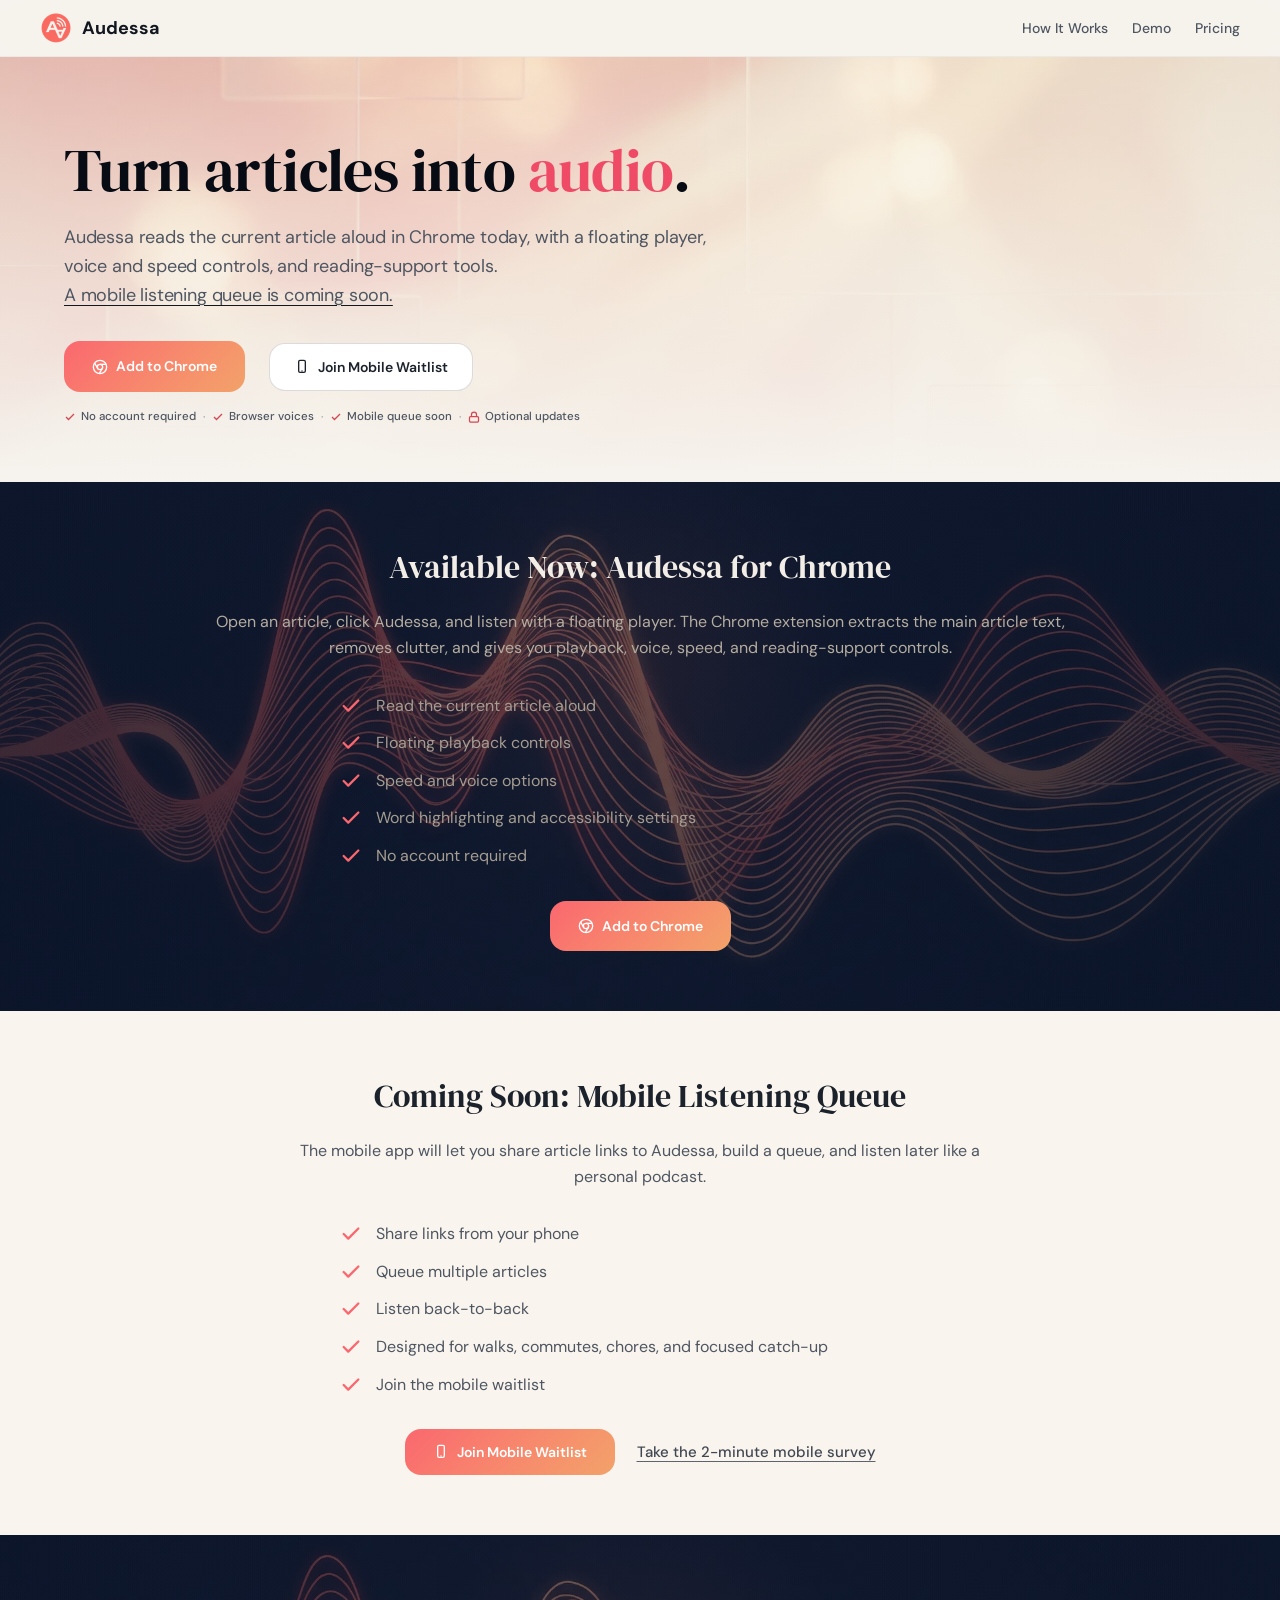
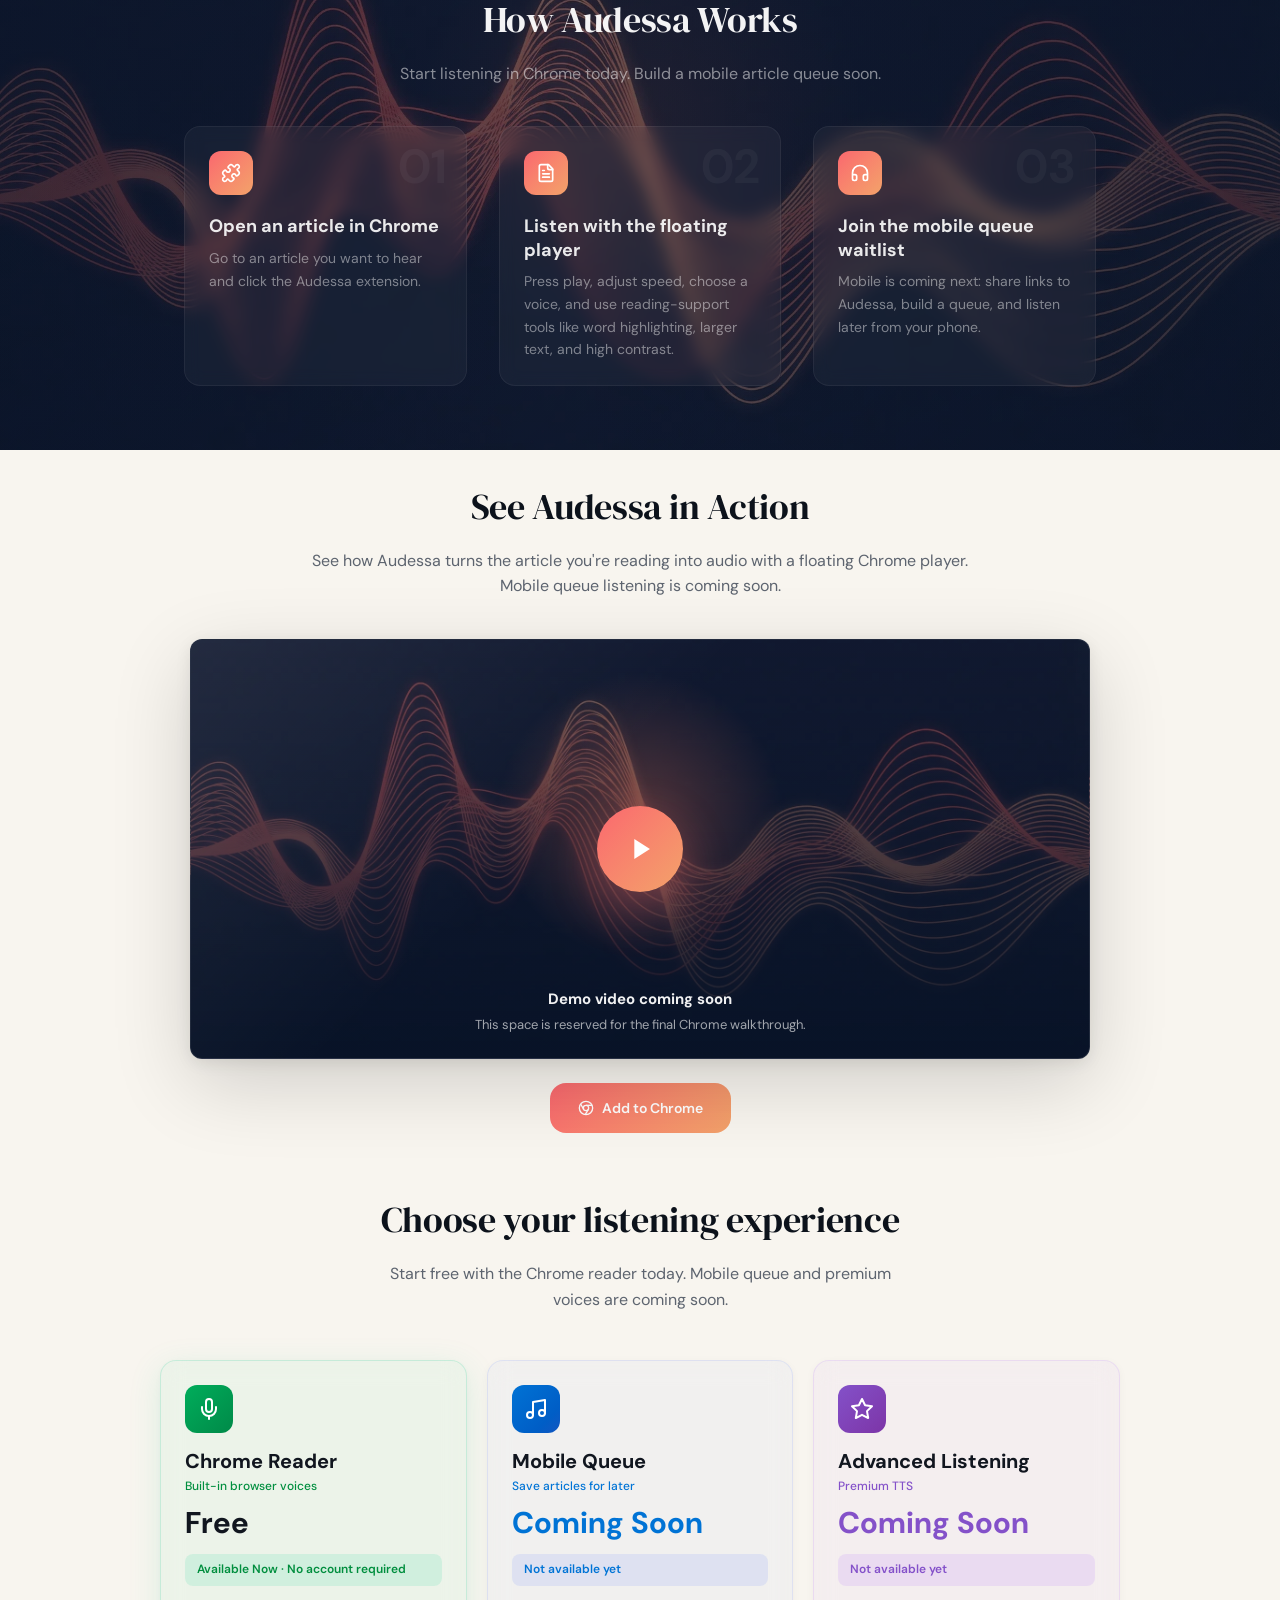
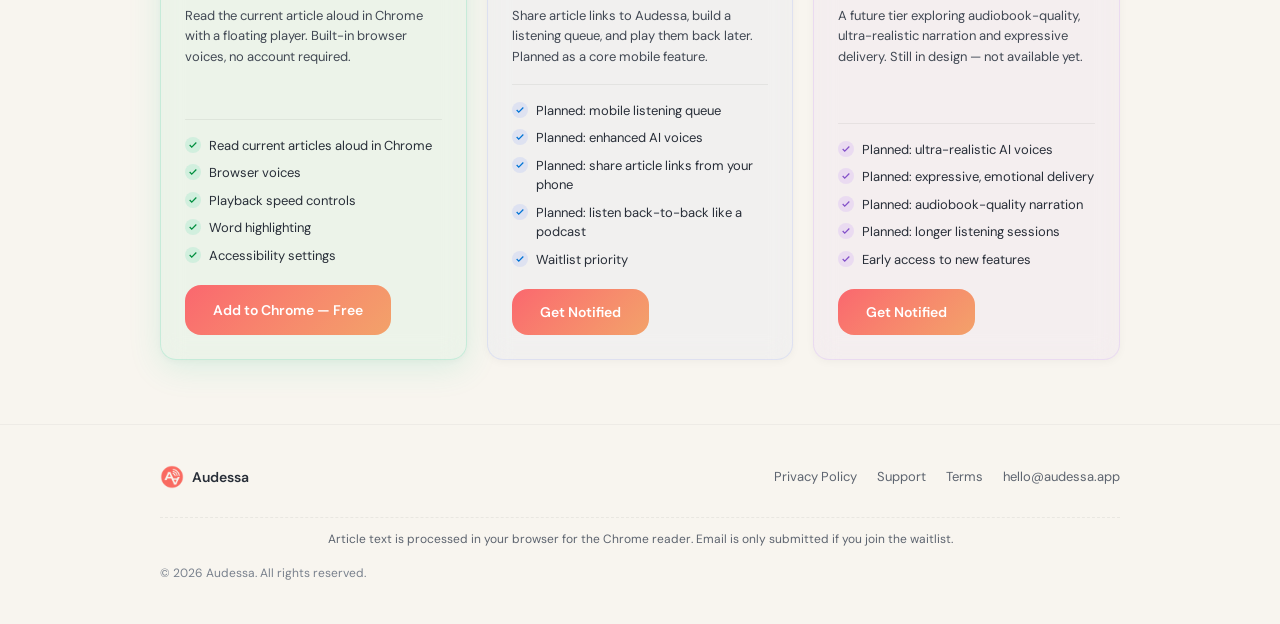
==== commit 04c6f33c: "Add mobile survey CTA to landing page" ====
--- a/index.html
+++ b/index.html
@@ -9,7 +9,7 @@
   <link rel="preconnect" href="https://fonts.googleapis.com" />
   <link rel="preconnect" href="https://fonts.gstatic.com" crossorigin />
   <link href="https://fonts.googleapis.com/css2?family=DM+Serif+Display:ital@0;1&family=DM+Sans:ital,opsz,wght@0,9..40,300;0,9..40,400;0,9..40,500;0,9..40,600;0,9..40,700;1,9..40,400&family=Source+Serif+4:ital,opsz,wght@0,8..60,300;0,8..60,400;0,8..60,600;1,8..60,400&display=swap" rel="stylesheet" />
-  <link rel="stylesheet" href="styles.css?v=20260517e" />
+  <link rel="stylesheet" href="styles.css?v=20260524a" />
 </head>
 <body>
 
@@ -161,6 +161,9 @@
             <svg xmlns="http://www.w3.org/2000/svg" width="16" height="16" viewBox="0 0 24 24" fill="none" stroke="currentColor" stroke-width="2" stroke-linecap="round" stroke-linejoin="round"><rect width="10" height="18" x="7" y="2" rx="2" ry="2"/><path d="M12 18h.01"/></svg>
             Join Mobile Waitlist
           </button>
+          <a class="mobile-survey-link" href="https://forms.gle/mSTi2pgy6sydTfj99">
+            Take the 2-minute mobile survey
+          </a>
         </div>
       </div>
     </div>
--- a/styles.css
+++ b/styles.css
@@ -1529,6 +1529,26 @@
 
 .coming-soon-cta {
   margin-top: 32px;
+  display: flex;
+  justify-content: center;
+  align-items: center;
+  gap: 22px;
+}
+
+.mobile-survey-link {
+  color: oklch(0.4 0.02 260);
+  font-family: var(--font-ui);
+  font-size: 15px;
+  font-weight: 500;
+  text-decoration: underline;
+  text-decoration-color: oklch(0.5 0.02 260);
+  text-underline-offset: 4px;
+  transition: color 0.15s ease;
+  white-space: nowrap;
+}
+
+.mobile-survey-link:hover {
+  color: oklch(0.62 0.18 20);
 }
 
 /* Responsive */
@@ -1546,6 +1566,11 @@
   .available-now,
   .coming-soon {
     padding: 40px 20px;
+  }
+
+  .coming-soon-cta {
+    flex-direction: column;
+    gap: 16px;
   }
 }
 
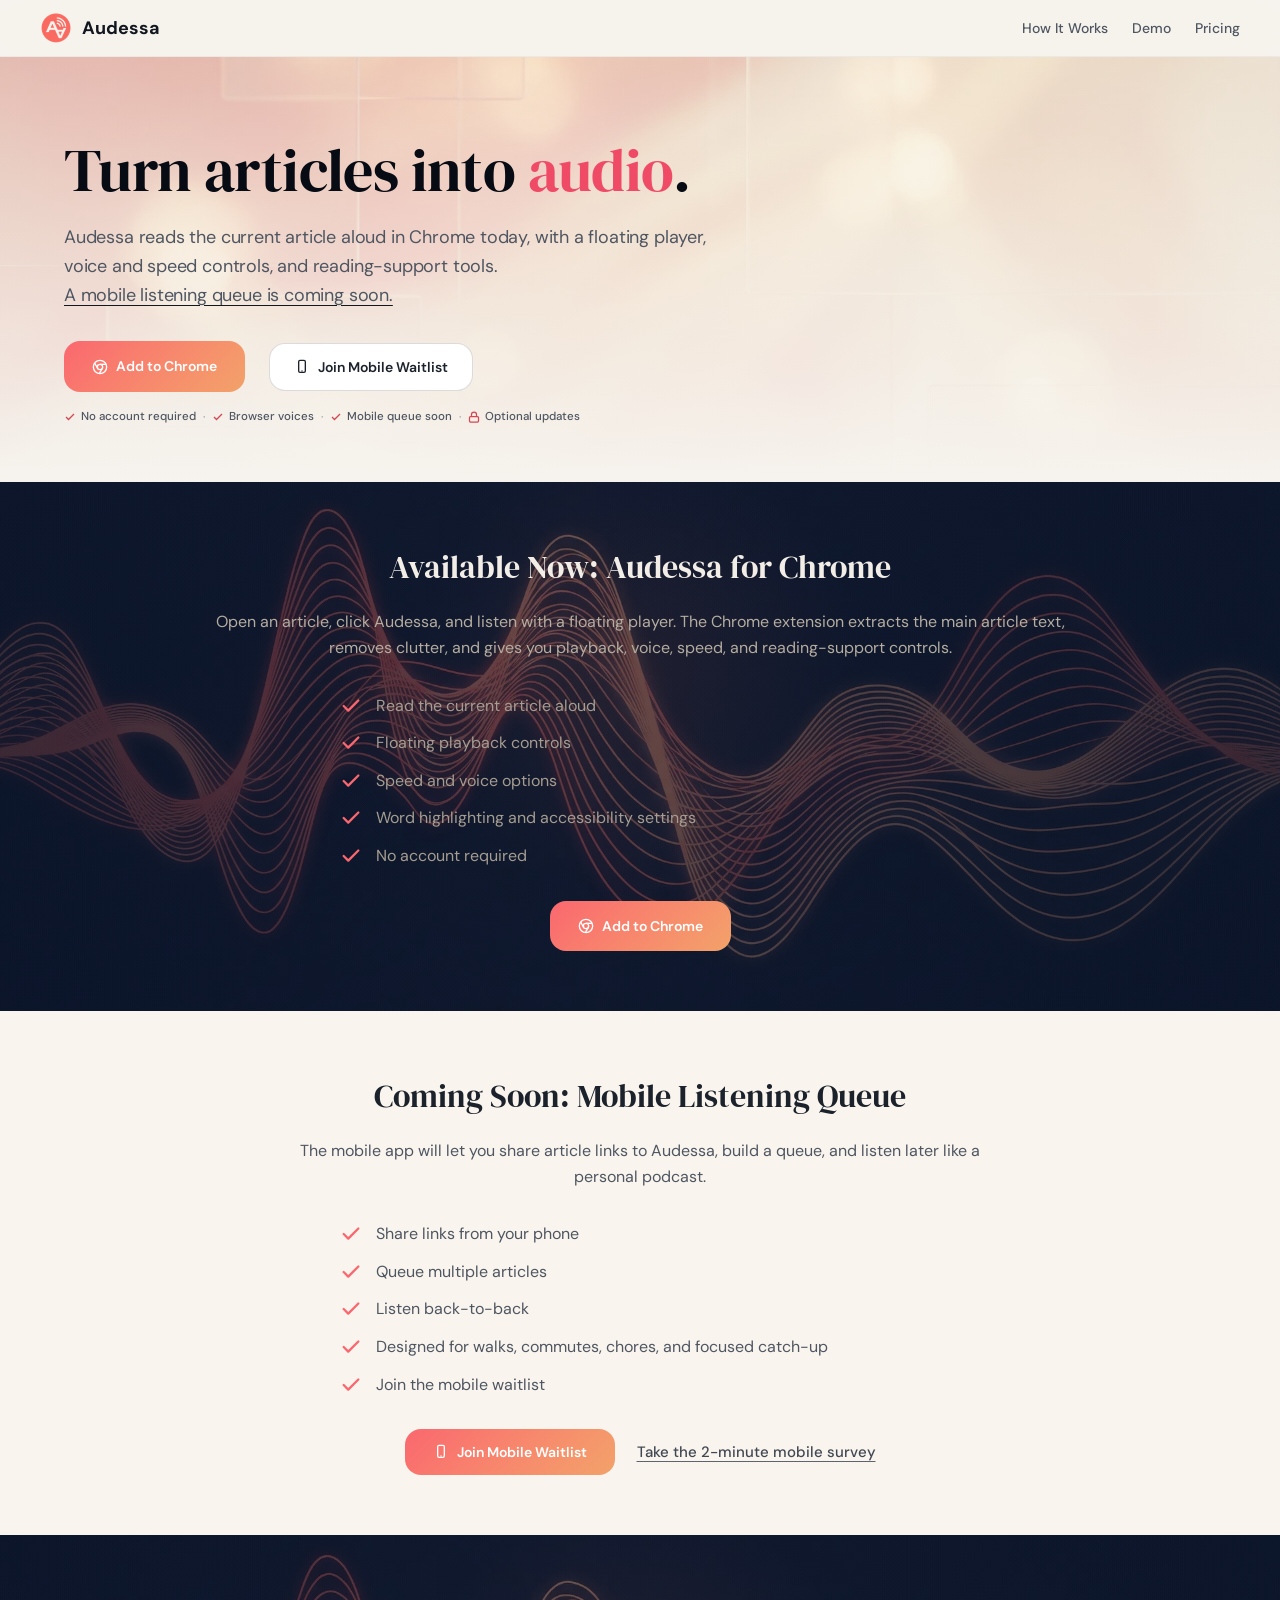
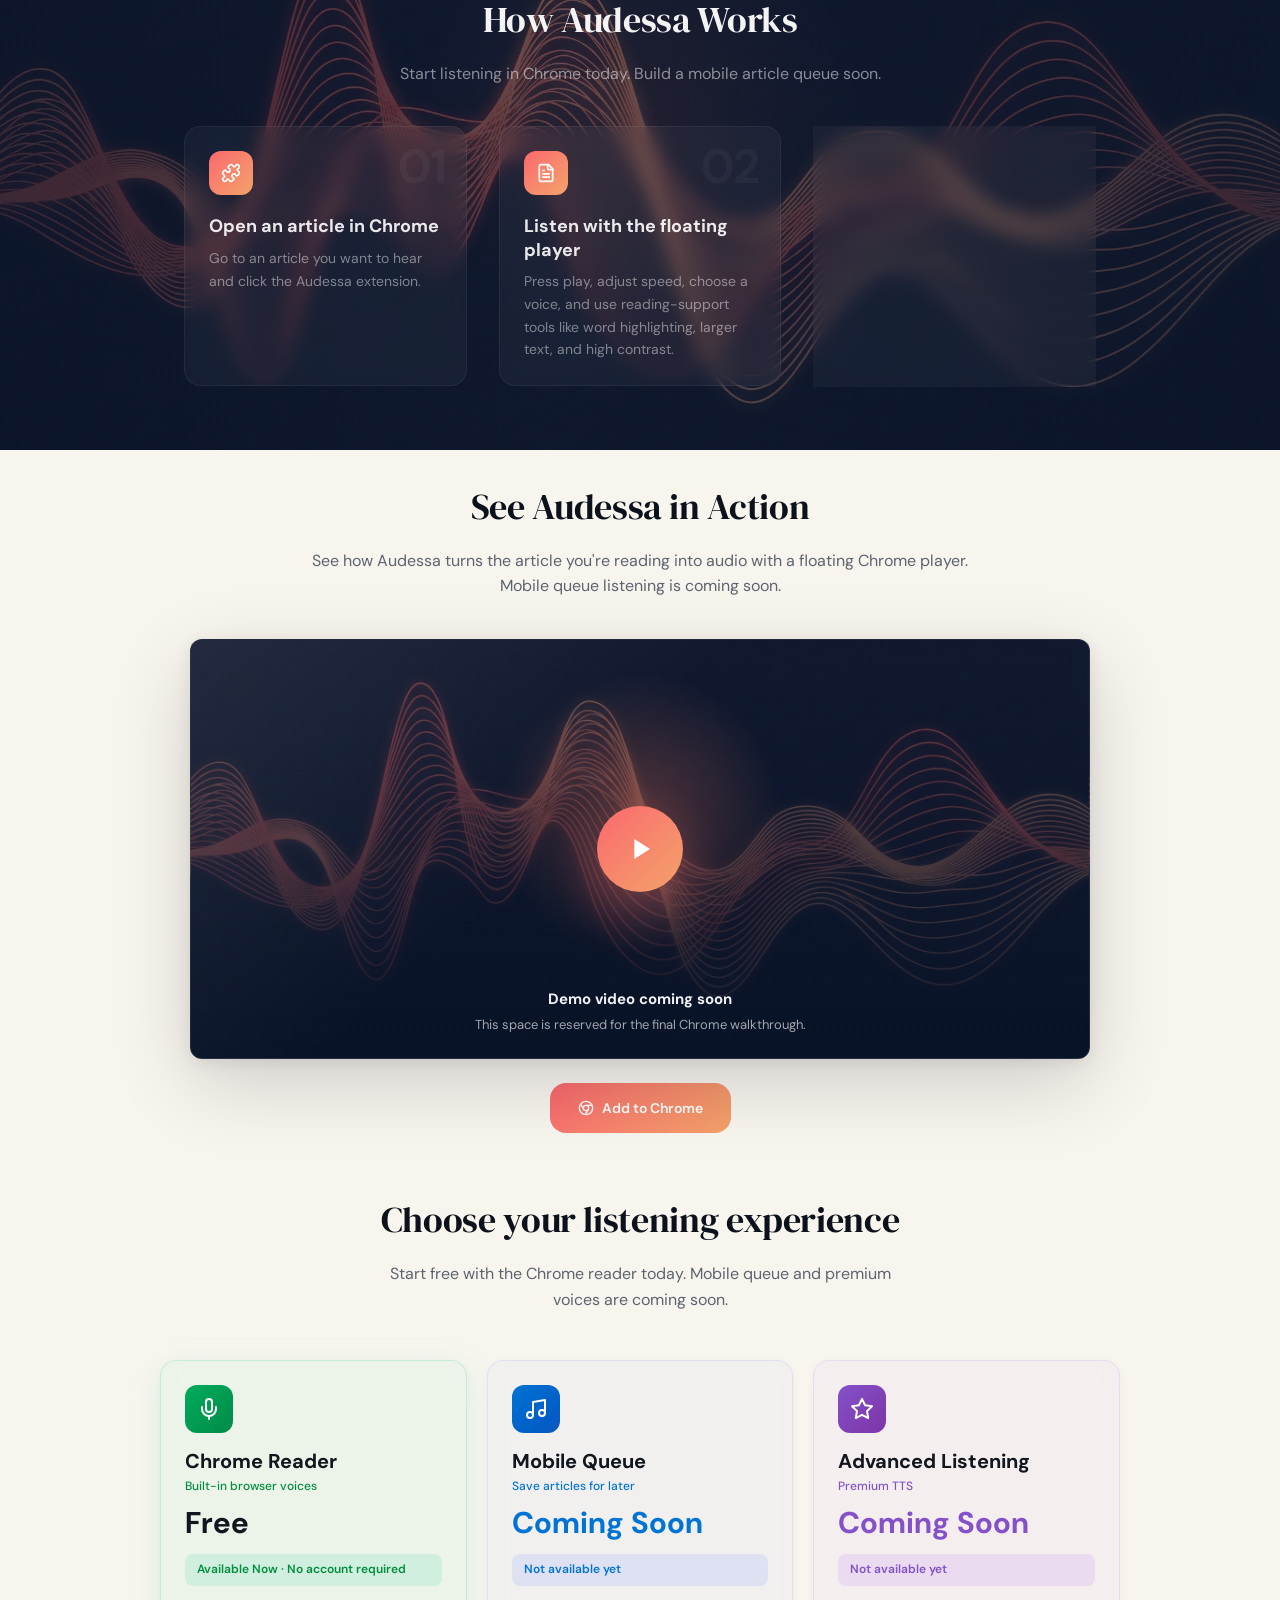
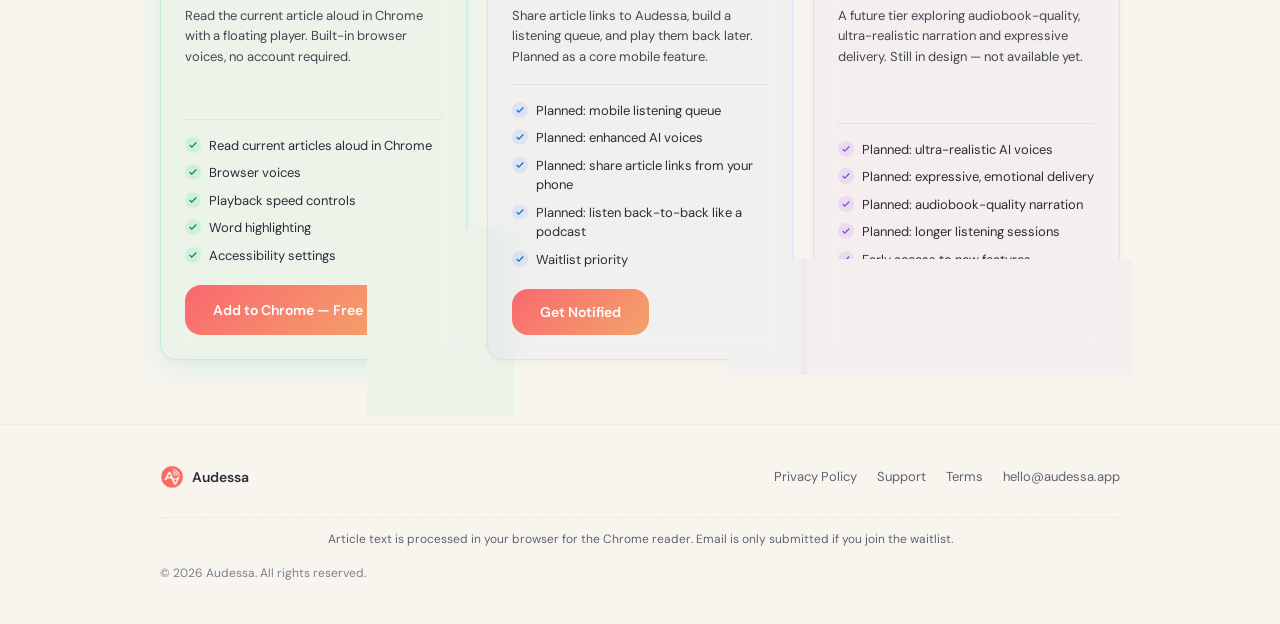
==== commit de49c934: "Link Chrome CTAs to published extension" ====
--- a/index.html
+++ b/index.html
@@ -48,7 +48,7 @@
 
         <!-- CTA buttons -->
         <div class="hero-cta reveal">
-          <a href="https://chromewebstore.google.com" target="_blank" rel="noopener" class="btn-primary">
+          <a href="https://chromewebstore.google.com/detail/audessa-text-to-speech-re/hbekflplphngdmpfjdplhaacmffgimco" target="_blank" rel="noopener" class="btn-primary">
             <svg xmlns="http://www.w3.org/2000/svg" width="16" height="16" viewBox="0 0 24 24" fill="none" stroke="currentColor" stroke-width="2"><circle cx="12" cy="12" r="10"/><circle cx="12" cy="12" r="4"/><line x1="21.17" y1="8" x2="12" y2="8"/><line x1="3.95" y1="6.06" x2="8.54" y2="14"/><line x1="10.88" y1="21.94" x2="15.46" y2="14"/></svg>
             Add to Chrome
           </a>
@@ -117,7 +117,7 @@
           </div>
         </div>
         <div class="available-now-cta reveal">
-          <a href="https://chromewebstore.google.com" target="_blank" rel="noopener" class="btn-primary">
+          <a href="https://chromewebstore.google.com/detail/audessa-text-to-speech-re/hbekflplphngdmpfjdplhaacmffgimco" target="_blank" rel="noopener" class="btn-primary">
             <svg xmlns="http://www.w3.org/2000/svg" width="16" height="16" viewBox="0 0 24 24" fill="none" stroke="currentColor" stroke-width="2"><circle cx="12" cy="12" r="10"/><circle cx="12" cy="12" r="4"/><line x1="21.17" y1="8" x2="12" y2="8"/><line x1="3.95" y1="6.06" x2="8.54" y2="14"/><line x1="10.88" y1="21.94" x2="15.46" y2="14"/></svg>
             Add to Chrome
           </a>
@@ -161,7 +161,7 @@
             <svg xmlns="http://www.w3.org/2000/svg" width="16" height="16" viewBox="0 0 24 24" fill="none" stroke="currentColor" stroke-width="2" stroke-linecap="round" stroke-linejoin="round"><rect width="10" height="18" x="7" y="2" rx="2" ry="2"/><path d="M12 18h.01"/></svg>
             Join Mobile Waitlist
           </button>
-          <a class="mobile-survey-link" href="https://forms.gle/mSTi2pgy6sydTfj99">
+          <a class="mobile-survey-link" href="https://forms.gle/mSTi2pgy6sydTfj99" target="_blank" rel="noopener">
             Take the 2-minute mobile survey
           </a>
         </div>
@@ -337,7 +337,7 @@
       </div>
 
       <div class="demo-cta reveal">
-        <a href="https://chromewebstore.google.com" target="_blank" rel="noopener" class="btn-primary">
+        <a href="https://chromewebstore.google.com/detail/audessa-text-to-speech-re/hbekflplphngdmpfjdplhaacmffgimco" target="_blank" rel="noopener" class="btn-primary">
           <svg xmlns="http://www.w3.org/2000/svg" width="16" height="16" viewBox="0 0 24 24" fill="none" stroke="currentColor" stroke-width="2"><circle cx="12" cy="12" r="10"/><circle cx="12" cy="12" r="4"/><line x1="21.17" y1="8" x2="12" y2="8"/><line x1="3.95" y1="6.06" x2="8.54" y2="14"/><line x1="10.88" y1="21.94" x2="15.46" y2="14"/></svg>
           Add to Chrome
         </a>
@@ -373,7 +373,7 @@
             <li><span class="feat-check feat-check-green"><svg width="10" height="10" viewBox="0 0 24 24" fill="none" stroke="currentColor" stroke-width="3"><path d="M20 6 9 17l-5-5"/></svg></span>Accessibility settings</li>
           </ul>
           <div class="pricing-cta">
-            <a href="https://chrome.google.com/webstore" target="_blank" rel="noopener" class="btn-primary">Add to Chrome — Free</a>
+            <a href="https://chromewebstore.google.com/detail/audessa-text-to-speech-re/hbekflplphngdmpfjdplhaacmffgimco" target="_blank" rel="noopener" class="btn-primary">Add to Chrome — Free</a>
           </div>
         </div>
 
